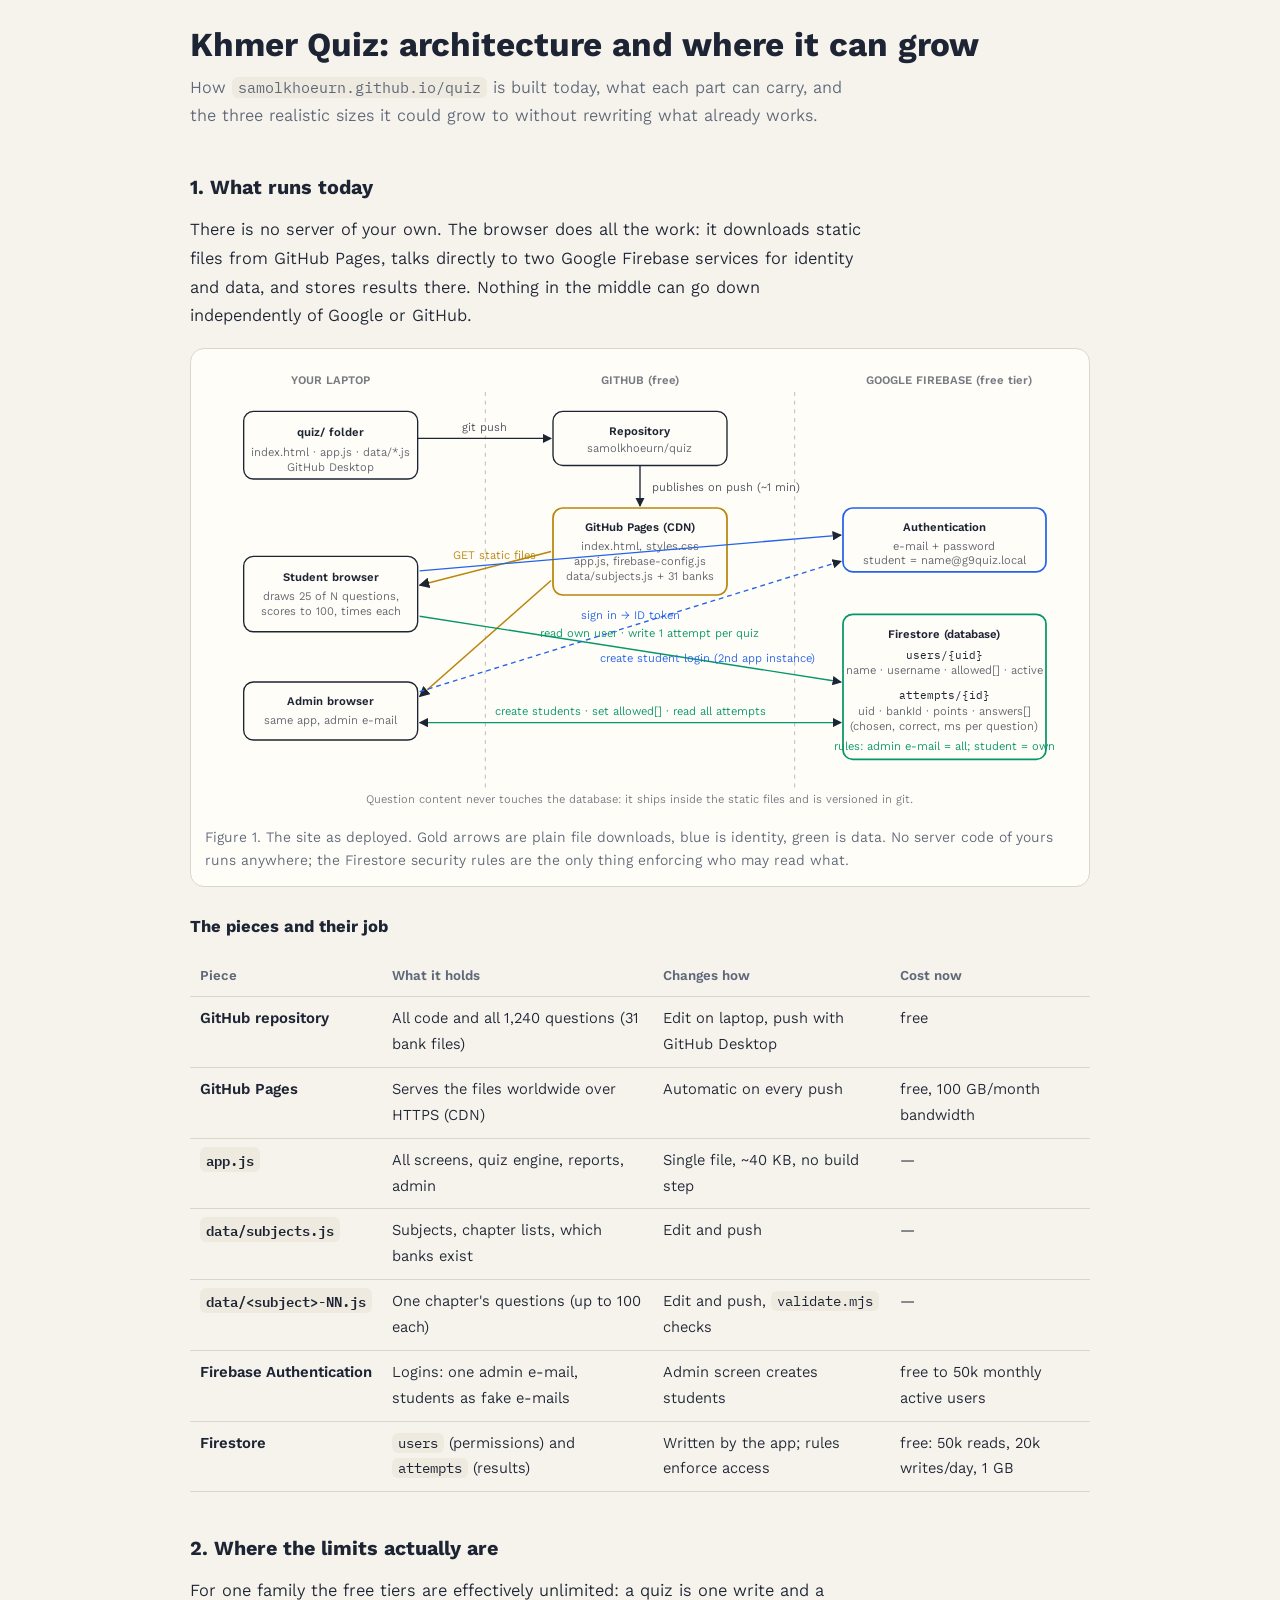
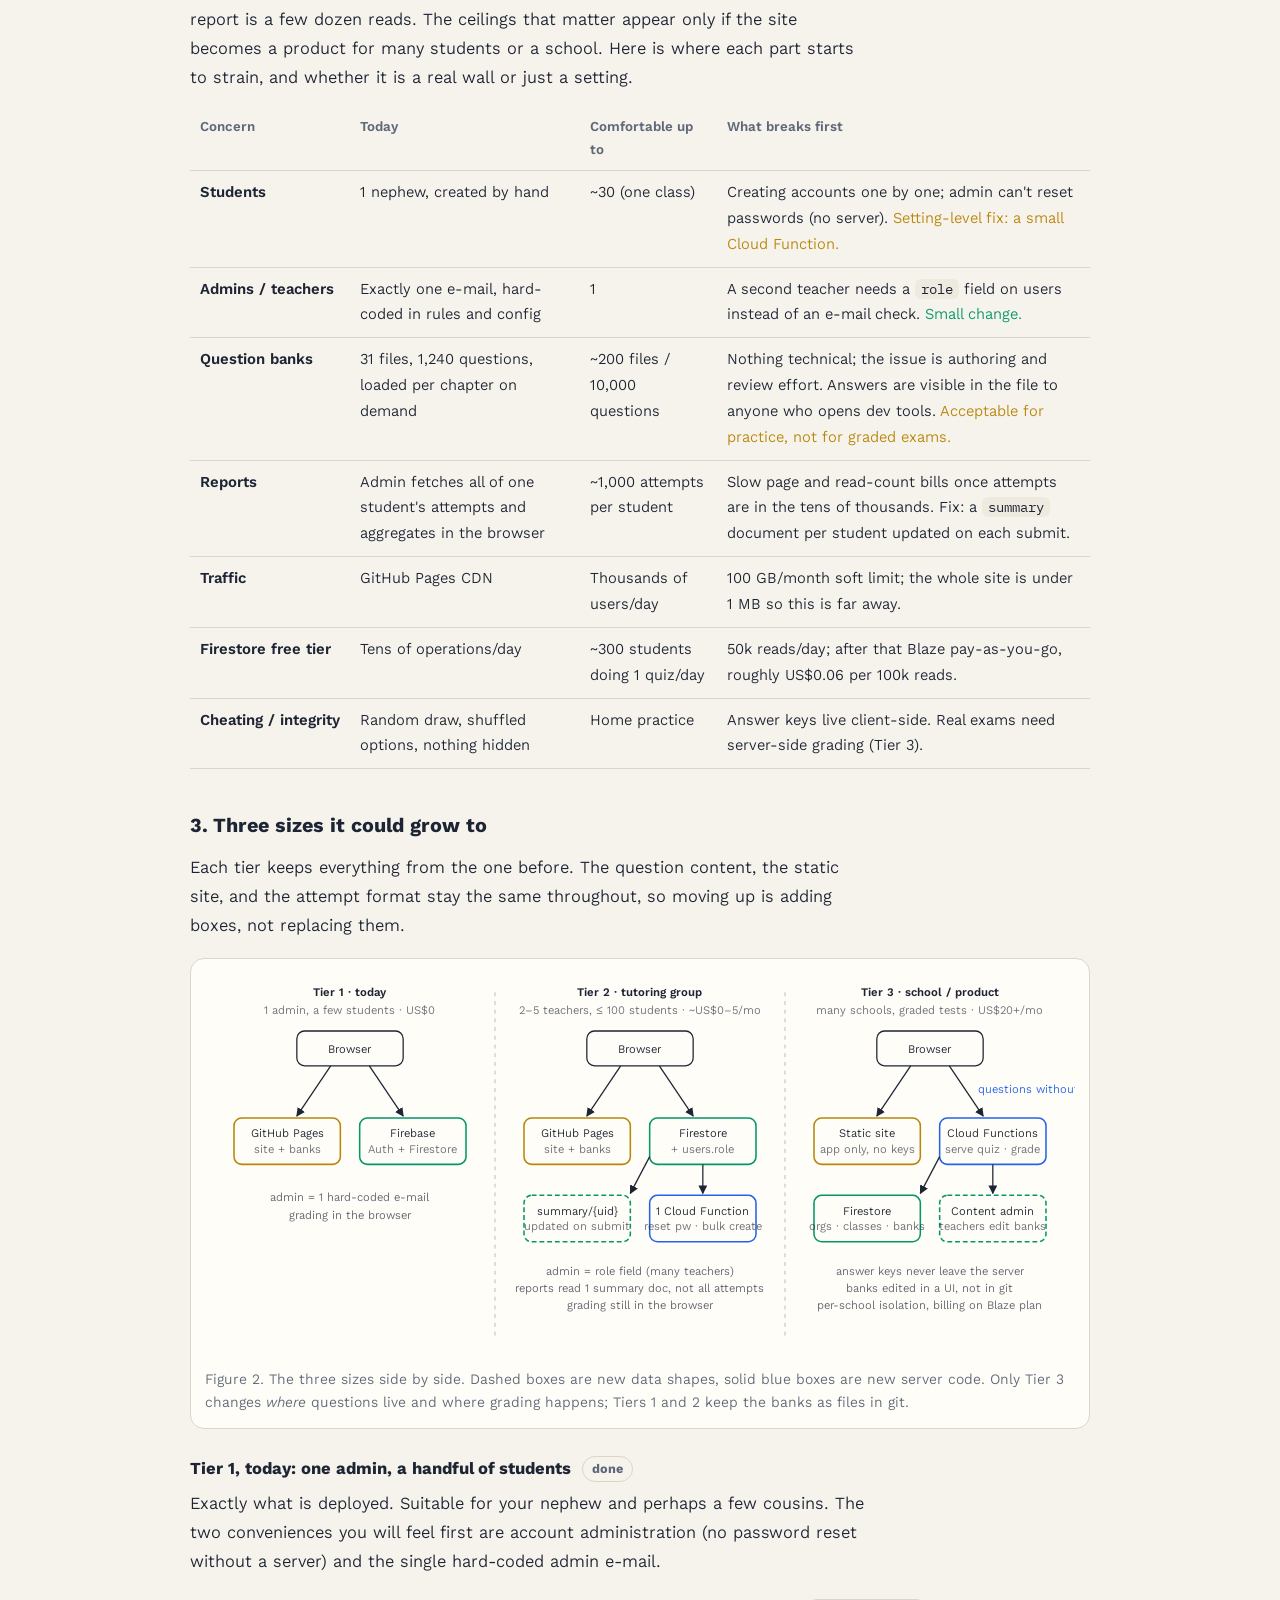
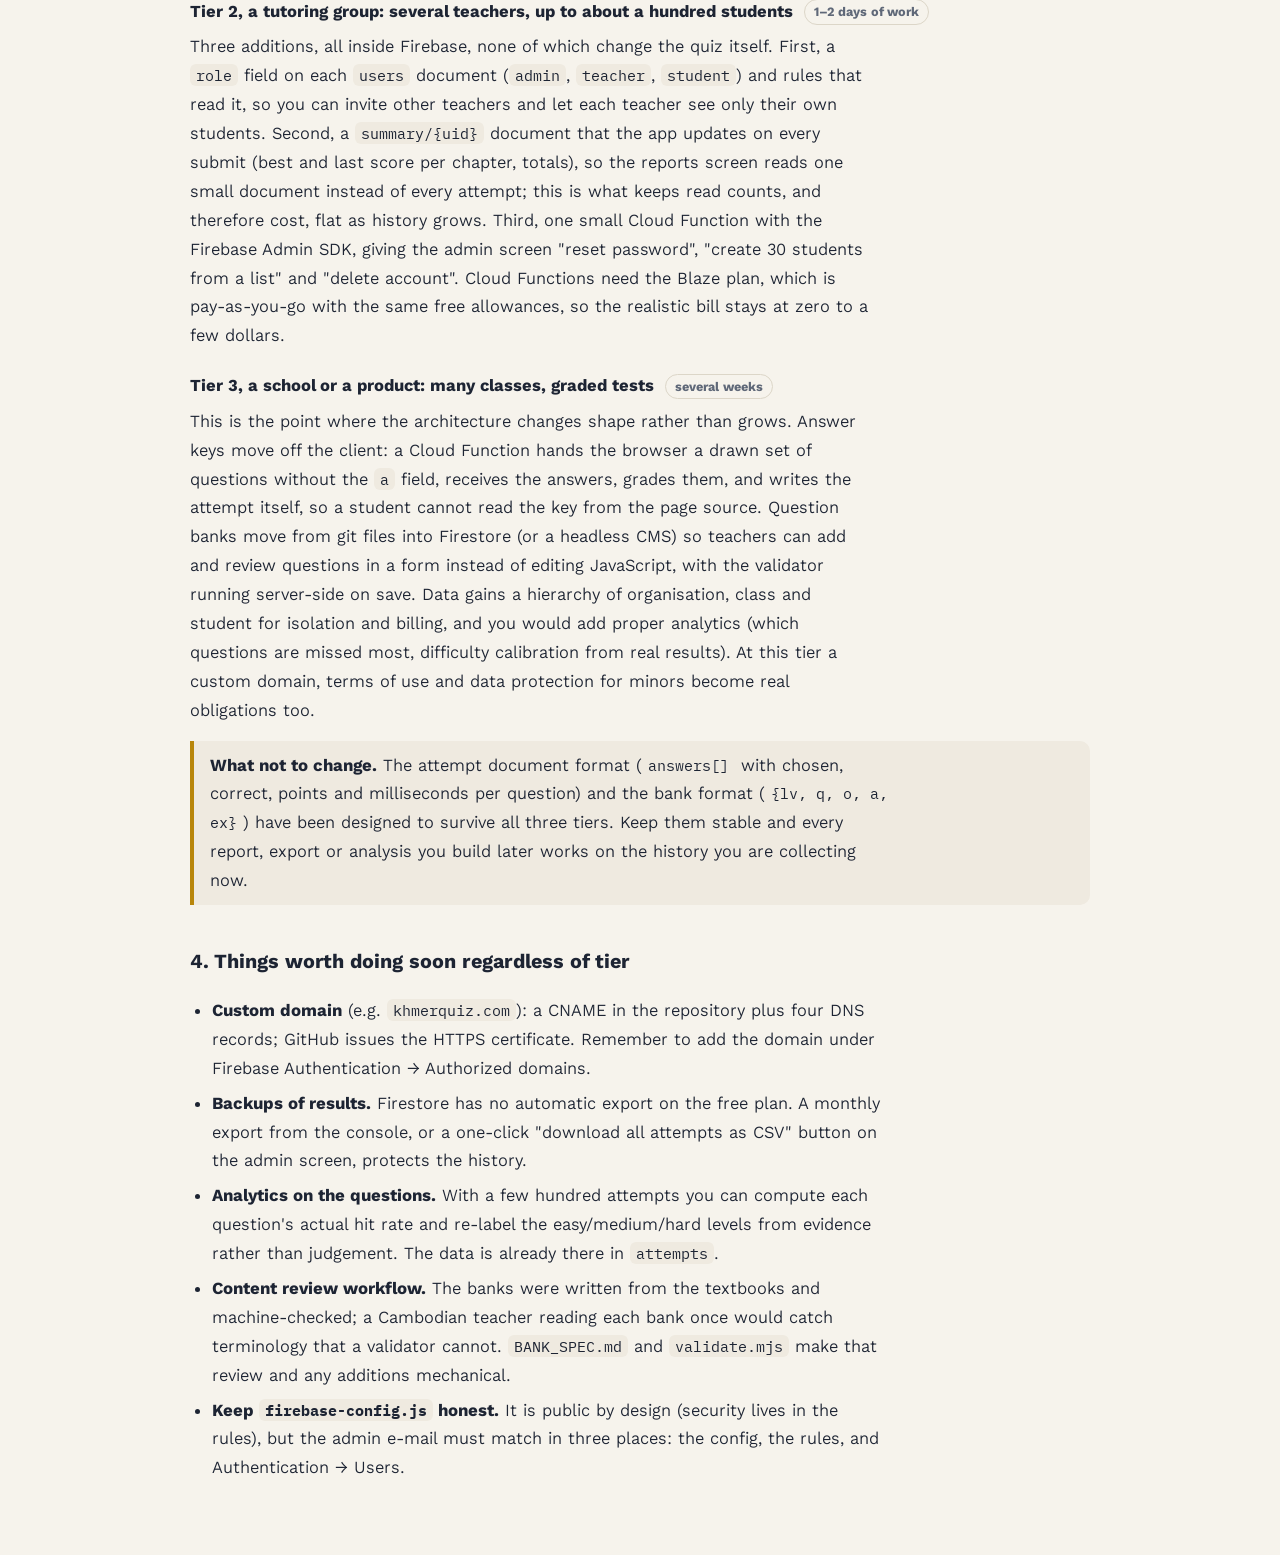
==== docs/architecture.html @ c71bd7e1 "added architecutre" ====
<!DOCTYPE html>
<html lang="en">
<head>
<meta charset="utf-8">
<meta name="viewport" content="width=device-width, initial-scale=1">
<title>Khmer Quiz Architecture</title>
<link rel="stylesheet" href="https://fonts.googleapis.com/css2?family=Kantumruy+Pro:wght@400;500;600;700&family=IBM+Plex+Mono:wght@400;500&display=swap">
<style>
/* Layout: one reading column; two inline SVG figures (current system, scale paths); comparison table for the scale tiers. */
:root{
  --bg:#f6f3ec; --panel:#fffdf8; --ink:#1d2433; --muted:#5f6878; --line:#dcd6c8; --soft:#efeae0;
  --gold:#b8860b; --blue:#2563eb; --green:#059669; --red:#b91c1c;
  --body:"Kantumruy Pro",system-ui,sans-serif; --mono:"IBM Plex Mono",ui-monospace,monospace;
}
@media (prefers-color-scheme: dark){ :root:not([data-theme="light"]){ --bg:#15181f; --panel:#1e222b; --ink:#eef0f3; --muted:#a3abb8; --line:#333a47; --soft:#262b36; --gold:#e2b236; --blue:#60a5fa; --green:#34d399; --red:#f87171; color-scheme:dark } }
:root[data-theme="dark"]{ --bg:#15181f; --panel:#1e222b; --ink:#eef0f3; --muted:#a3abb8; --line:#333a47; --soft:#262b36; --gold:#e2b236; --blue:#60a5fa; --green:#34d399; --red:#f87171; color-scheme:dark }
body{background:var(--bg);color:var(--ink);font-family:var(--body);font-size:17px;line-height:1.7;margin:0}
.wrap{max-width:900px;margin:0 auto;padding-block:24px 56px;padding-left:max(16px,env(safe-area-inset-left,0px));padding-right:max(16px,env(safe-area-inset-right,0px))}
h1{font-size:clamp(1.5rem,4vw,2.1rem);line-height:1.3;margin:0 0 6px;text-wrap:balance}
h2{font-size:1.25rem;margin:40px 0 10px;text-wrap:balance}
h3{font-size:1.05rem;margin:22px 0 6px}
p{margin:0 0 14px;max-width:68ch}
.lede{color:var(--muted);font-size:1.05rem}
code,.mono{font-family:var(--mono);font-size:.9em;background:var(--soft);padding:1px 6px;border-radius:6px}
figure{margin:18px 0 26px;background:var(--panel);border:1px solid var(--line);border-radius:14px;padding:14px}
figure svg{display:block;width:100%;max-width:100%;height:auto}
figcaption{color:var(--muted);font-size:.9rem;margin-top:8px;line-height:1.6}
.tablewrap{overflow-x:auto;margin:14px 0 20px}
table{border-collapse:collapse;width:100%;font-size:.95rem;min-width:620px}
th,td{padding:9px 10px;border-bottom:1px solid var(--line);text-align:left;vertical-align:top}
th{color:var(--muted);font-weight:600;font-size:.85rem}
td:first-child{font-weight:600;white-space:nowrap}
.tag{display:inline-block;font-size:.8rem;padding:1px 9px;border-radius:999px;border:1px solid var(--line);color:var(--muted);margin-left:6px;vertical-align:middle}
.good{color:var(--green)} .warn{color:var(--gold)} .bad{color:var(--red)}
.callout{border-left:4px solid var(--gold);background:var(--soft);padding:10px 16px;border-radius:0 10px 10px 0;margin:16px 0}
.callout p:last-child{margin:0}
ul{max-width:68ch;padding-left:22px} li{margin-bottom:6px}
</style>
</head>
<body>
<div class="wrap">
<h1>Khmer Quiz: architecture and where it can grow</h1>
<p class="lede">How <code>samolkhoeurn.github.io/quiz</code> is built today, what each part can carry, and the three realistic sizes it could grow to without rewriting what already works.</p>

<h2>1. What runs today</h2>
<p>There is no server of your own. The browser does all the work: it downloads static files from GitHub Pages, talks directly to two Google Firebase services for identity and data, and stores results there. Nothing in the middle can go down independently of Google or GitHub.</p>

<figure>
<svg viewBox="0 0 900 470" role="img" aria-label="Current architecture: a browser loads static files (HTML, app.js, question banks) from GitHub Pages, signs in through Firebase Authentication, and reads and writes user and attempt documents in Firestore; the admin's browser uses the same path with a different e-mail. Code changes flow from the laptop through GitHub Desktop to the repository, which GitHub Pages publishes." font-family="Kantumruy Pro, system-ui, sans-serif" font-size="12" fill="currentColor">
  <defs>
    <marker id="ar" viewBox="0 0 10 10" refX="9" refY="5" markerWidth="7" markerHeight="7" orient="auto-start-reverse"><path d="M0 0L10 5L0 10z" fill="currentColor"/></marker>
  </defs>
  <!-- column headers -->
  <text x="130" y="22" text-anchor="middle" font-weight="600" fill="currentColor" opacity=".6">YOUR LAPTOP</text>
  <text x="450" y="22" text-anchor="middle" font-weight="600" fill="currentColor" opacity=".6">GITHUB (free)</text>
  <text x="770" y="22" text-anchor="middle" font-weight="600" fill="currentColor" opacity=".6">GOOGLE FIREBASE (free tier)</text>
  <line x1="290" y1="30" x2="290" y2="440" stroke="currentColor" stroke-dasharray="4 5" opacity=".3"/>
  <line x1="610" y1="30" x2="610" y2="440" stroke="currentColor" stroke-dasharray="4 5" opacity=".3"/>

  <!-- laptop: repo clone -->
  <rect x="40" y="50" width="180" height="70" rx="10" fill="none" stroke="currentColor" stroke-width="1.4"/>
  <text x="130" y="76" text-anchor="middle" font-weight="600">quiz/ folder</text>
  <text x="130" y="96" text-anchor="middle" fill="currentColor" opacity=".7">index.html · app.js · data/*.js</text>
  <text x="130" y="112" text-anchor="middle" fill="currentColor" opacity=".7">GitHub Desktop</text>

  <!-- github repo -->
  <rect x="360" y="50" width="180" height="56" rx="10" fill="none" stroke="currentColor" stroke-width="1.4"/>
  <text x="450" y="74" text-anchor="middle" font-weight="600">Repository</text>
  <text x="450" y="92" text-anchor="middle" fill="currentColor" opacity=".7">samolkhoeurn/quiz</text>
  <line x1="220" y1="78" x2="358" y2="78" stroke="currentColor" stroke-width="1.4" marker-end="url(#ar)"/>
  <text x="289" y="70" text-anchor="middle" fill="currentColor" opacity=".8">git push</text>

  <!-- github pages -->
  <rect x="360" y="150" width="180" height="90" rx="10" fill="none" stroke="var(--gold)" stroke-width="1.8"/>
  <text x="450" y="174" text-anchor="middle" font-weight="600">GitHub Pages (CDN)</text>
  <text x="450" y="193" text-anchor="middle" fill="currentColor" opacity=".7">index.html, styles.css</text>
  <text x="450" y="209" text-anchor="middle" fill="currentColor" opacity=".7">app.js, firebase-config.js</text>
  <text x="450" y="225" text-anchor="middle" fill="currentColor" opacity=".7">data/subjects.js + 31 banks</text>
  <line x1="450" y1="106" x2="450" y2="148" stroke="currentColor" stroke-width="1.4" marker-end="url(#ar)"/>
  <text x="462" y="132" fill="currentColor" opacity=".8">publishes on push (~1 min)</text>

  <!-- browsers -->
  <rect x="40" y="200" width="180" height="78" rx="10" fill="none" stroke="currentColor" stroke-width="1.4"/>
  <text x="130" y="226" text-anchor="middle" font-weight="600">Student browser</text>
  <text x="130" y="245" text-anchor="middle" fill="currentColor" opacity=".7">draws 25 of N questions,</text>
  <text x="130" y="261" text-anchor="middle" fill="currentColor" opacity=".7">scores to 100, times each</text>
  <rect x="40" y="330" width="180" height="60" rx="10" fill="none" stroke="currentColor" stroke-width="1.4"/>
  <text x="130" y="354" text-anchor="middle" font-weight="600">Admin browser</text>
  <text x="130" y="373" text-anchor="middle" fill="currentColor" opacity=".7">same app, admin e-mail</text>

  <!-- pages -> browsers -->
  <line x1="358" y1="195" x2="222" y2="230" stroke="var(--gold)" stroke-width="1.6" marker-end="url(#ar)"/>
  <text x="300" y="203" text-anchor="middle" fill="var(--gold)">GET static files</text>
  <line x1="358" y1="225" x2="222" y2="345" stroke="var(--gold)" stroke-width="1.6" marker-end="url(#ar)"/>

  <!-- firebase auth -->
  <rect x="660" y="150" width="210" height="66" rx="10" fill="none" stroke="var(--blue)" stroke-width="1.8"/>
  <text x="765" y="174" text-anchor="middle" font-weight="600">Authentication</text>
  <text x="765" y="193" text-anchor="middle" fill="currentColor" opacity=".7">e-mail + password</text>
  <text x="765" y="208" text-anchor="middle" fill="currentColor" opacity=".7">student = name@g9quiz.local</text>

  <!-- firestore -->
  <rect x="660" y="260" width="210" height="150" rx="10" fill="none" stroke="var(--green)" stroke-width="1.8"/>
  <text x="765" y="284" text-anchor="middle" font-weight="600">Firestore (database)</text>
  <text x="765" y="306" text-anchor="middle" font-family="IBM Plex Mono, monospace" font-size="11">users/{uid}</text>
  <text x="765" y="322" text-anchor="middle" fill="currentColor" opacity=".7">name · username · allowed[] · active</text>
  <text x="765" y="348" text-anchor="middle" font-family="IBM Plex Mono, monospace" font-size="11">attempts/{id}</text>
  <text x="765" y="364" text-anchor="middle" fill="currentColor" opacity=".7">uid · bankId · points · answers[]</text>
  <text x="765" y="380" text-anchor="middle" fill="currentColor" opacity=".7">(chosen, correct, ms per question)</text>
  <text x="765" y="400" text-anchor="middle" fill="var(--green)">rules: admin e-mail = all; student = own</text>

  <!-- browser -> auth -->
  <line x1="222" y1="215" x2="658" y2="178" stroke="var(--blue)" stroke-width="1.4" marker-end="url(#ar)"/>
  <text x="440" y="265" text-anchor="middle" fill="var(--blue)">sign in → ID token</text>
  <!-- browser -> firestore -->
  <line x1="222" y1="262" x2="658" y2="330" stroke="var(--green)" stroke-width="1.4" marker-end="url(#ar)"/>
  <text x="460" y="283" text-anchor="middle" fill="var(--green)">read own user · write 1 attempt per quiz</text>
  <line x1="222" y1="372" x2="658" y2="372" stroke="var(--green)" stroke-width="1.4" marker-end="url(#ar)" marker-start="url(#ar)"/>
  <text x="440" y="364" text-anchor="middle" fill="var(--green)">create students · set allowed[] · read all attempts</text>
  <!-- admin creates auth user -->
  <line x1="222" y1="340" x2="658" y2="205" stroke="var(--blue)" stroke-width="1.4" stroke-dasharray="5 4" marker-end="url(#ar)"/>
  <text x="520" y="309" text-anchor="middle" fill="var(--blue)">create student login (2nd app instance)</text>

  <text x="450" y="455" text-anchor="middle" fill="currentColor" opacity=".6">Question content never touches the database: it ships inside the static files and is versioned in git.</text>
</svg>
<figcaption>Figure 1. The site as deployed. Gold arrows are plain file downloads, blue is identity, green is data. No server code of yours runs anywhere; the Firestore security rules are the only thing enforcing who may read what.</figcaption>
</figure>

<h3>The pieces and their job</h3>
<div class="tablewrap"><table>
<tr><th>Piece</th><th>What it holds</th><th>Changes how</th><th>Cost now</th></tr>
<tr><td>GitHub repository</td><td>All code and all 1,240 questions (31 bank files)</td><td>Edit on laptop, push with GitHub Desktop</td><td>free</td></tr>
<tr><td>GitHub Pages</td><td>Serves the files worldwide over HTTPS (CDN)</td><td>Automatic on every push</td><td>free, 100 GB/month bandwidth</td></tr>
<tr><td><code>app.js</code></td><td>All screens, quiz engine, reports, admin</td><td>Single file, ~40 KB, no build step</td><td>—</td></tr>
<tr><td><code>data/subjects.js</code></td><td>Subjects, chapter lists, which banks exist</td><td>Edit and push</td><td>—</td></tr>
<tr><td><code>data/&lt;subject&gt;-NN.js</code></td><td>One chapter's questions (up to 100 each)</td><td>Edit and push, <code>validate.mjs</code> checks</td><td>—</td></tr>
<tr><td>Firebase Authentication</td><td>Logins: one admin e-mail, students as fake e-mails</td><td>Admin screen creates students</td><td>free to 50k monthly active users</td></tr>
<tr><td>Firestore</td><td><code>users</code> (permissions) and <code>attempts</code> (results)</td><td>Written by the app; rules enforce access</td><td>free: 50k reads, 20k writes/day, 1 GB</td></tr>
</table></div>

<h2>2. Where the limits actually are</h2>
<p>For one family the free tiers are effectively unlimited: a quiz is one write and a report is a few dozen reads. The ceilings that matter appear only if the site becomes a product for many students or a school. Here is where each part starts to strain, and whether it is a real wall or just a setting.</p>

<div class="tablewrap"><table>
<tr><th>Concern</th><th>Today</th><th>Comfortable up to</th><th>What breaks first</th></tr>
<tr><td>Students</td><td>1 nephew, created by hand</td><td>~30 (one class)</td><td>Creating accounts one by one; admin can't reset passwords (no server). <span class="warn">Setting-level fix: a small Cloud Function.</span></td></tr>
<tr><td>Admins / teachers</td><td>Exactly one e-mail, hard-coded in rules and config</td><td>1</td><td>A second teacher needs a <code>role</code> field on users instead of an e-mail check. <span class="good">Small change.</span></td></tr>
<tr><td>Question banks</td><td>31 files, 1,240 questions, loaded per chapter on demand</td><td>~200 files / 10,000 questions</td><td>Nothing technical; the issue is authoring and review effort. Answers are visible in the file to anyone who opens dev tools. <span class="warn">Acceptable for practice, not for graded exams.</span></td></tr>
<tr><td>Reports</td><td>Admin fetches all of one student's attempts and aggregates in the browser</td><td>~1,000 attempts per student</td><td>Slow page and read-count bills once attempts are in the tens of thousands. Fix: a <code>summary</code> document per student updated on each submit.</td></tr>
<tr><td>Traffic</td><td>GitHub Pages CDN</td><td>Thousands of users/day</td><td>100 GB/month soft limit; the whole site is under 1 MB so this is far away.</td></tr>
<tr><td>Firestore free tier</td><td>Tens of operations/day</td><td>~300 students doing 1 quiz/day</td><td>50k reads/day; after that Blaze pay-as-you-go, roughly US$0.06 per 100k reads.</td></tr>
<tr><td>Cheating / integrity</td><td>Random draw, shuffled options, nothing hidden</td><td>Home practice</td><td>Answer keys live client-side. Real exams need server-side grading (Tier 3).</td></tr>
</table></div>

<h2>3. Three sizes it could grow to</h2>
<p>Each tier keeps everything from the one before. The question content, the static site, and the attempt format stay the same throughout, so moving up is adding boxes, not replacing them.</p>

<figure>
<svg viewBox="0 0 900 400" role="img" aria-label="Three scale tiers side by side. Tier 1, today: browser to GitHub Pages and Firebase, one admin e-mail. Tier 2, family or tutoring group: adds a role field for several teachers, a per-student summary document, and one Cloud Function for password resets and bulk account creation. Tier 3, school: adds organisations and classes in Firestore, server-side grading in Cloud Functions so answer keys leave the client, and a content admin that stores banks in Firestore instead of files." font-family="Kantumruy Pro, system-ui, sans-serif" font-size="12" fill="currentColor">
  <defs><marker id="ar2" viewBox="0 0 10 10" refX="9" refY="5" markerWidth="7" markerHeight="7" orient="auto-start-reverse"><path d="M0 0L10 5L0 10z" fill="currentColor"/></marker></defs>
  <!-- three columns -->
  <g>
    <text x="150" y="24" text-anchor="middle" font-weight="600">Tier 1 · today</text>
    <text x="150" y="42" text-anchor="middle" fill="currentColor" opacity=".65">1 admin, a few students · US$0</text>
    <rect x="95" y="60" width="110" height="36" rx="8" fill="none" stroke="currentColor" stroke-width="1.3"/><text x="150" y="83" text-anchor="middle">Browser</text>
    <rect x="30" y="150" width="110" height="48" rx="8" fill="none" stroke="var(--gold)" stroke-width="1.6"/><text x="85" y="170" text-anchor="middle">GitHub Pages</text><text x="85" y="186" text-anchor="middle" opacity=".65">site + banks</text>
    <rect x="160" y="150" width="110" height="48" rx="8" fill="none" stroke="var(--green)" stroke-width="1.6"/><text x="215" y="170" text-anchor="middle">Firebase</text><text x="215" y="186" text-anchor="middle" opacity=".65">Auth + Firestore</text>
    <line x1="130" y1="96" x2="95" y2="148" stroke="currentColor" stroke-width="1.3" marker-end="url(#ar2)"/>
    <line x1="170" y1="96" x2="205" y2="148" stroke="currentColor" stroke-width="1.3" marker-end="url(#ar2)"/>
    <text x="150" y="236" text-anchor="middle" opacity=".7">admin = 1 hard-coded e-mail</text>
    <text x="150" y="254" text-anchor="middle" opacity=".7">grading in the browser</text>
  </g>
  <line x1="300" y1="20" x2="300" y2="380" stroke="currentColor" stroke-dasharray="4 5" opacity=".3"/>
  <g>
    <text x="450" y="24" text-anchor="middle" font-weight="600">Tier 2 · tutoring group</text>
    <text x="450" y="42" text-anchor="middle" fill="currentColor" opacity=".65">2–5 teachers, ≤ 100 students · ~US$0–5/mo</text>
    <rect x="395" y="60" width="110" height="36" rx="8" fill="none" stroke="currentColor" stroke-width="1.3"/><text x="450" y="83" text-anchor="middle">Browser</text>
    <rect x="330" y="150" width="110" height="48" rx="8" fill="none" stroke="var(--gold)" stroke-width="1.6"/><text x="385" y="170" text-anchor="middle">GitHub Pages</text><text x="385" y="186" text-anchor="middle" opacity=".65">site + banks</text>
    <rect x="460" y="150" width="110" height="48" rx="8" fill="none" stroke="var(--green)" stroke-width="1.6"/><text x="515" y="170" text-anchor="middle">Firestore</text><text x="515" y="186" text-anchor="middle" opacity=".65">+ users.role</text>
    <rect x="460" y="230" width="110" height="48" rx="8" fill="none" stroke="var(--blue)" stroke-width="1.6"/><text x="515" y="250" text-anchor="middle">1 Cloud Function</text><text x="515" y="266" text-anchor="middle" opacity=".65">reset pw · bulk create</text>
    <rect x="330" y="230" width="110" height="48" rx="8" fill="none" stroke="var(--green)" stroke-width="1.6" stroke-dasharray="5 3"/><text x="385" y="250" text-anchor="middle">summary/{uid}</text><text x="385" y="266" text-anchor="middle" opacity=".65">updated on submit</text>
    <line x1="430" y1="96" x2="395" y2="148" stroke="currentColor" stroke-width="1.3" marker-end="url(#ar2)"/>
    <line x1="470" y1="96" x2="505" y2="148" stroke="currentColor" stroke-width="1.3" marker-end="url(#ar2)"/>
    <line x1="515" y1="198" x2="515" y2="228" stroke="currentColor" stroke-width="1.3" marker-end="url(#ar2)"/>
    <line x1="460" y1="190" x2="440" y2="228" stroke="currentColor" stroke-width="1.3" marker-end="url(#ar2)"/>
    <text x="450" y="312" text-anchor="middle" opacity=".7">admin = role field (many teachers)</text>
    <text x="450" y="330" text-anchor="middle" opacity=".7">reports read 1 summary doc, not all attempts</text>
    <text x="450" y="348" text-anchor="middle" opacity=".7">grading still in the browser</text>
  </g>
  <line x1="600" y1="20" x2="600" y2="380" stroke="currentColor" stroke-dasharray="4 5" opacity=".3"/>
  <g>
    <text x="750" y="24" text-anchor="middle" font-weight="600">Tier 3 · school / product</text>
    <text x="750" y="42" text-anchor="middle" fill="currentColor" opacity=".65">many schools, graded tests · US$20+/mo</text>
    <rect x="695" y="60" width="110" height="36" rx="8" fill="none" stroke="currentColor" stroke-width="1.3"/><text x="750" y="83" text-anchor="middle">Browser</text>
    <rect x="630" y="150" width="110" height="48" rx="8" fill="none" stroke="var(--gold)" stroke-width="1.6"/><text x="685" y="170" text-anchor="middle">Static site</text><text x="685" y="186" text-anchor="middle" opacity=".65">app only, no keys</text>
    <rect x="760" y="150" width="110" height="48" rx="8" fill="none" stroke="var(--blue)" stroke-width="1.6"/><text x="815" y="170" text-anchor="middle">Cloud Functions</text><text x="815" y="186" text-anchor="middle" opacity=".65">serve quiz · grade</text>
    <rect x="630" y="230" width="110" height="48" rx="8" fill="none" stroke="var(--green)" stroke-width="1.6"/><text x="685" y="250" text-anchor="middle">Firestore</text><text x="685" y="266" text-anchor="middle" opacity=".65">orgs · classes · banks</text>
    <rect x="760" y="230" width="110" height="48" rx="8" fill="none" stroke="var(--green)" stroke-width="1.6" stroke-dasharray="5 3"/><text x="815" y="250" text-anchor="middle">Content admin</text><text x="815" y="266" text-anchor="middle" opacity=".65">teachers edit banks</text>
    <line x1="730" y1="96" x2="695" y2="148" stroke="currentColor" stroke-width="1.3" marker-end="url(#ar2)"/>
    <line x1="770" y1="96" x2="805" y2="148" stroke="currentColor" stroke-width="1.3" marker-end="url(#ar2)"/>
    <text x="800" y="124" text-anchor="start" fill="var(--blue)">questions without answers</text>
    <line x1="815" y1="198" x2="815" y2="228" stroke="currentColor" stroke-width="1.3" marker-end="url(#ar2)"/>
    <line x1="760" y1="190" x2="740" y2="228" stroke="currentColor" stroke-width="1.3" marker-end="url(#ar2)"/>
    <text x="750" y="312" text-anchor="middle" opacity=".7">answer keys never leave the server</text>
    <text x="750" y="330" text-anchor="middle" opacity=".7">banks edited in a UI, not in git</text>
    <text x="750" y="348" text-anchor="middle" opacity=".7">per-school isolation, billing on Blaze plan</text>
  </g>
</svg>
<figcaption>Figure 2. The three sizes side by side. Dashed boxes are new data shapes, solid blue boxes are new server code. Only Tier 3 changes <em>where</em> questions live and where grading happens; Tiers 1 and 2 keep the banks as files in git.</figcaption>
</figure>

<h3>Tier 1, today: one admin, a handful of students <span class="tag">done</span></h3>
<p>Exactly what is deployed. Suitable for your nephew and perhaps a few cousins. The two conveniences you will feel first are account administration (no password reset without a server) and the single hard-coded admin e-mail.</p>

<h3>Tier 2, a tutoring group: several teachers, up to about a hundred students <span class="tag">1–2 days of work</span></h3>
<p>Three additions, all inside Firebase, none of which change the quiz itself. First, a <code>role</code> field on each <code>users</code> document (<code>admin</code>, <code>teacher</code>, <code>student</code>) and rules that read it, so you can invite other teachers and let each teacher see only their own students. Second, a <code>summary/{uid}</code> document that the app updates on every submit (best and last score per chapter, totals), so the reports screen reads one small document instead of every attempt; this is what keeps read counts, and therefore cost, flat as history grows. Third, one small Cloud Function with the Firebase Admin SDK, giving the admin screen "reset password", "create 30 students from a list" and "delete account". Cloud Functions need the Blaze plan, which is pay-as-you-go with the same free allowances, so the realistic bill stays at zero to a few dollars.</p>

<h3>Tier 3, a school or a product: many classes, graded tests <span class="tag">several weeks</span></h3>
<p>This is the point where the architecture changes shape rather than grows. Answer keys move off the client: a Cloud Function hands the browser a drawn set of questions without the <code>a</code> field, receives the answers, grades them, and writes the attempt itself, so a student cannot read the key from the page source. Question banks move from git files into Firestore (or a headless CMS) so teachers can add and review questions in a form instead of editing JavaScript, with the validator running server-side on save. Data gains a hierarchy of organisation, class and student for isolation and billing, and you would add proper analytics (which questions are missed most, difficulty calibration from real results). At this tier a custom domain, terms of use and data protection for minors become real obligations too.</p>

<div class="callout">
<p><strong>What not to change.</strong> The attempt document format (<code>answers[]</code> with chosen, correct, points and milliseconds per question) and the bank format (<code>{lv, q, o, a, ex}</code>) have been designed to survive all three tiers. Keep them stable and every report, export or analysis you build later works on the history you are collecting now.</p>
</div>

<h2>4. Things worth doing soon regardless of tier</h2>
<ul>
<li><strong>Custom domain</strong> (e.g. <code>khmerquiz.com</code>): a CNAME in the repository plus four DNS records; GitHub issues the HTTPS certificate. Remember to add the domain under Firebase Authentication → Authorized domains.</li>
<li><strong>Backups of results.</strong> Firestore has no automatic export on the free plan. A monthly export from the console, or a one-click "download all attempts as CSV" button on the admin screen, protects the history.</li>
<li><strong>Analytics on the questions.</strong> With a few hundred attempts you can compute each question's actual hit rate and re-label the easy/medium/hard levels from evidence rather than judgement. The data is already there in <code>attempts</code>.</li>
<li><strong>Content review workflow.</strong> The banks were written from the textbooks and machine-checked; a Cambodian teacher reading each bank once would catch terminology that a validator cannot. <code>BANK_SPEC.md</code> and <code>validate.mjs</code> make that review and any additions mechanical.</li>
<li><strong>Keep <code>firebase-config.js</code> honest.</strong> It is public by design (security lives in the rules), but the admin e-mail must match in three places: the config, the rules, and Authentication → Users.</li>
</ul>
</div>
</body>
</html>
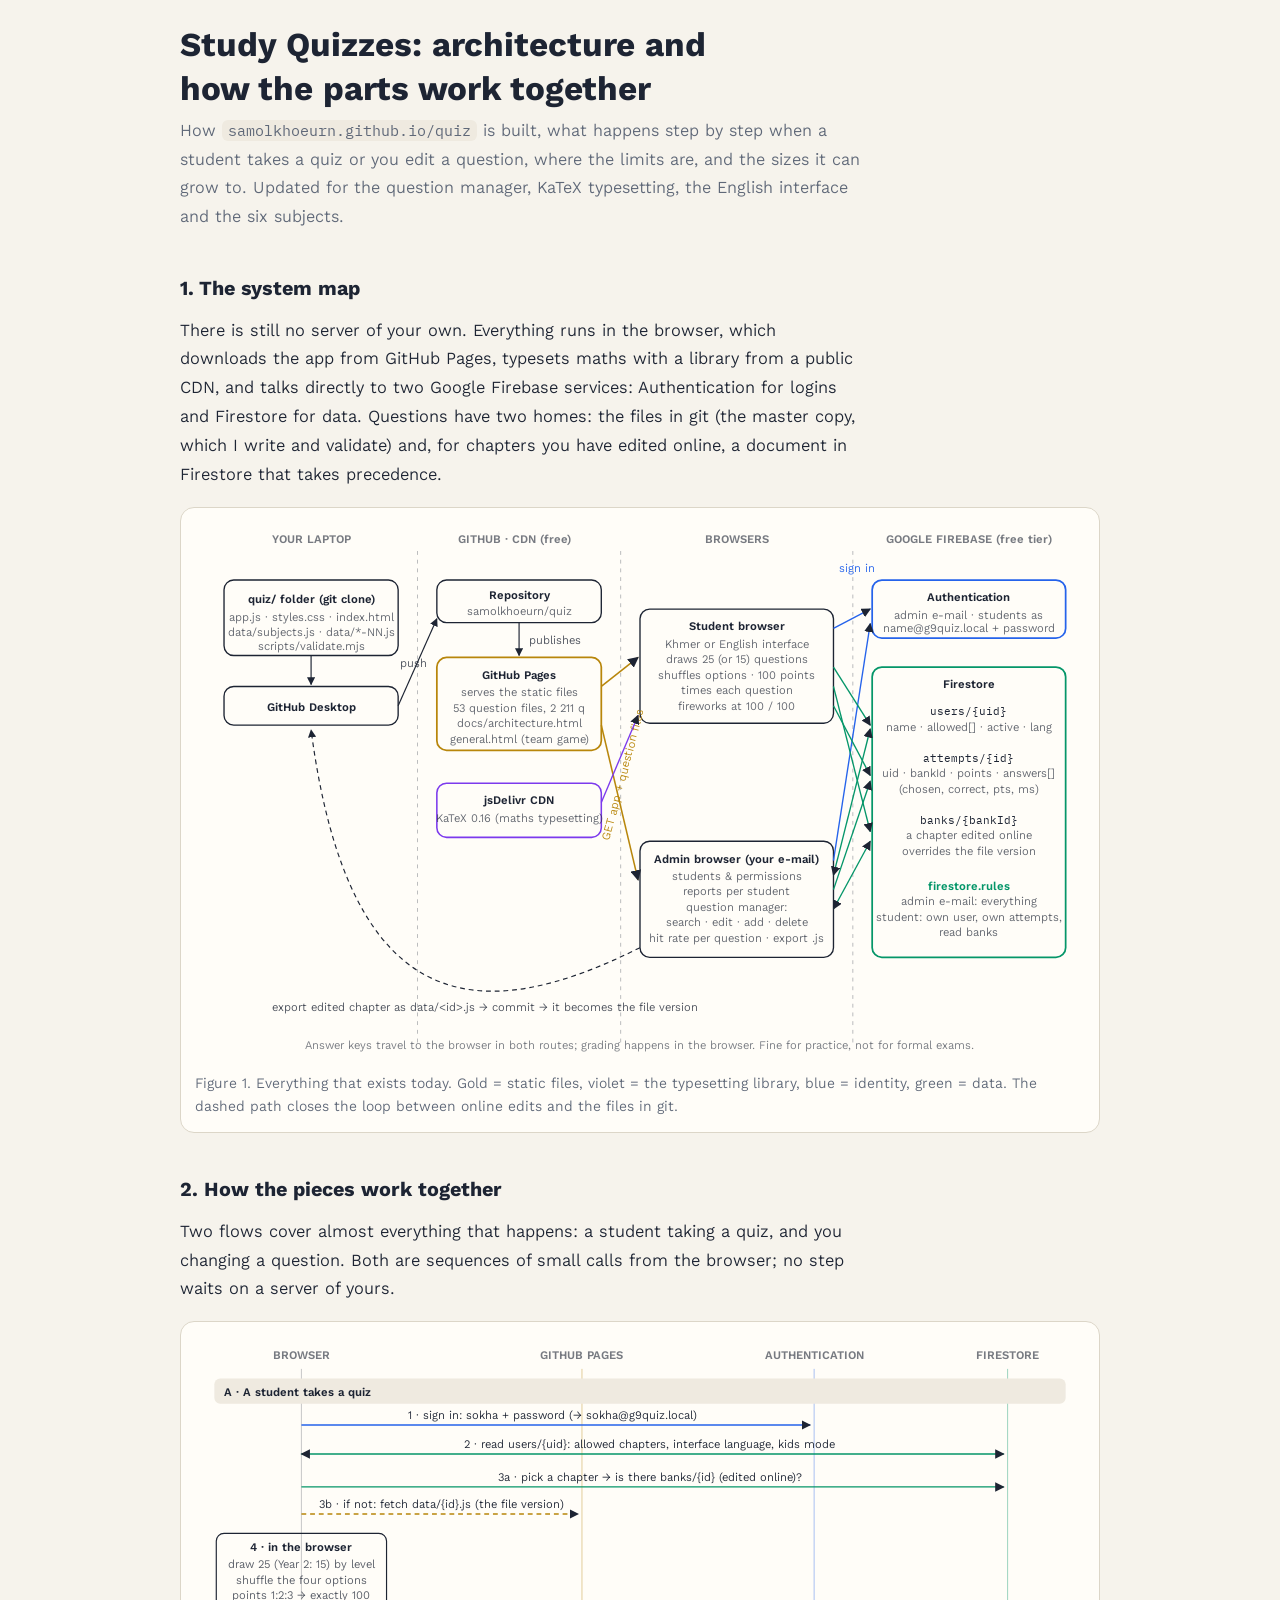
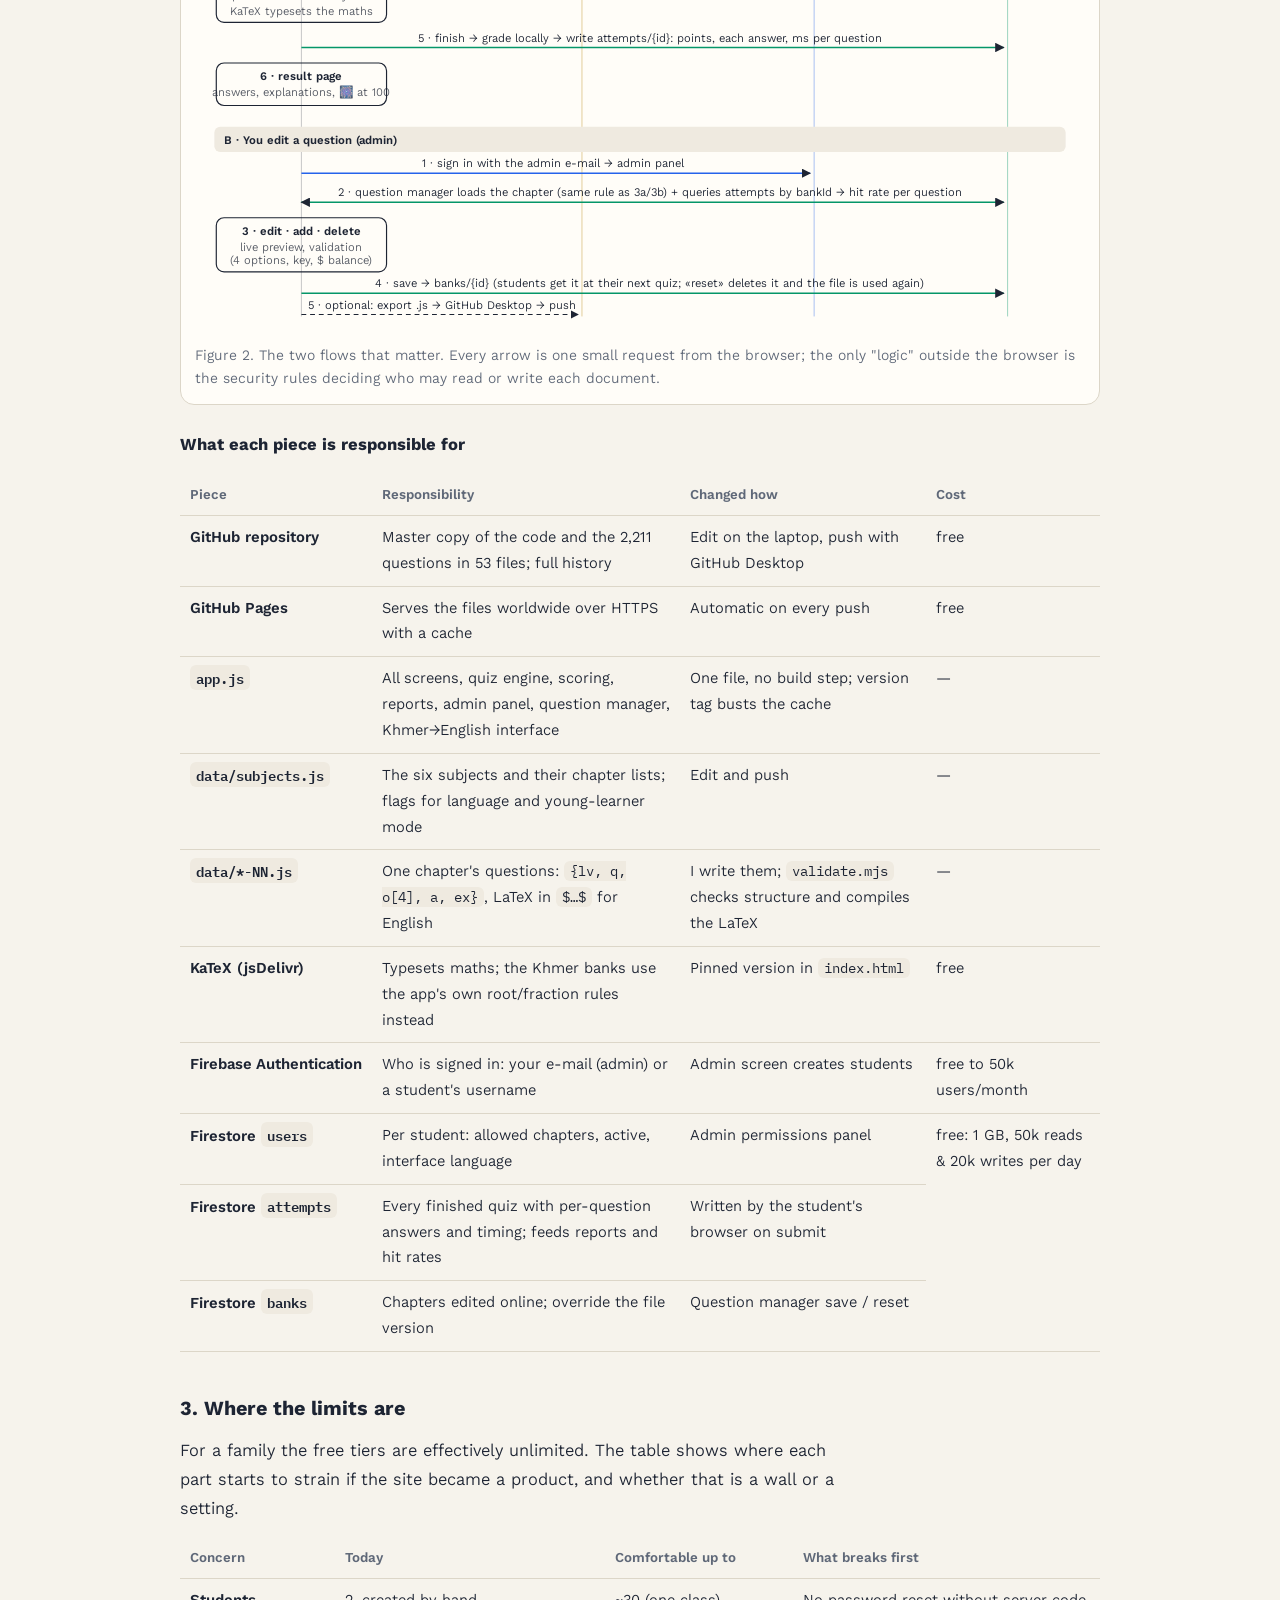
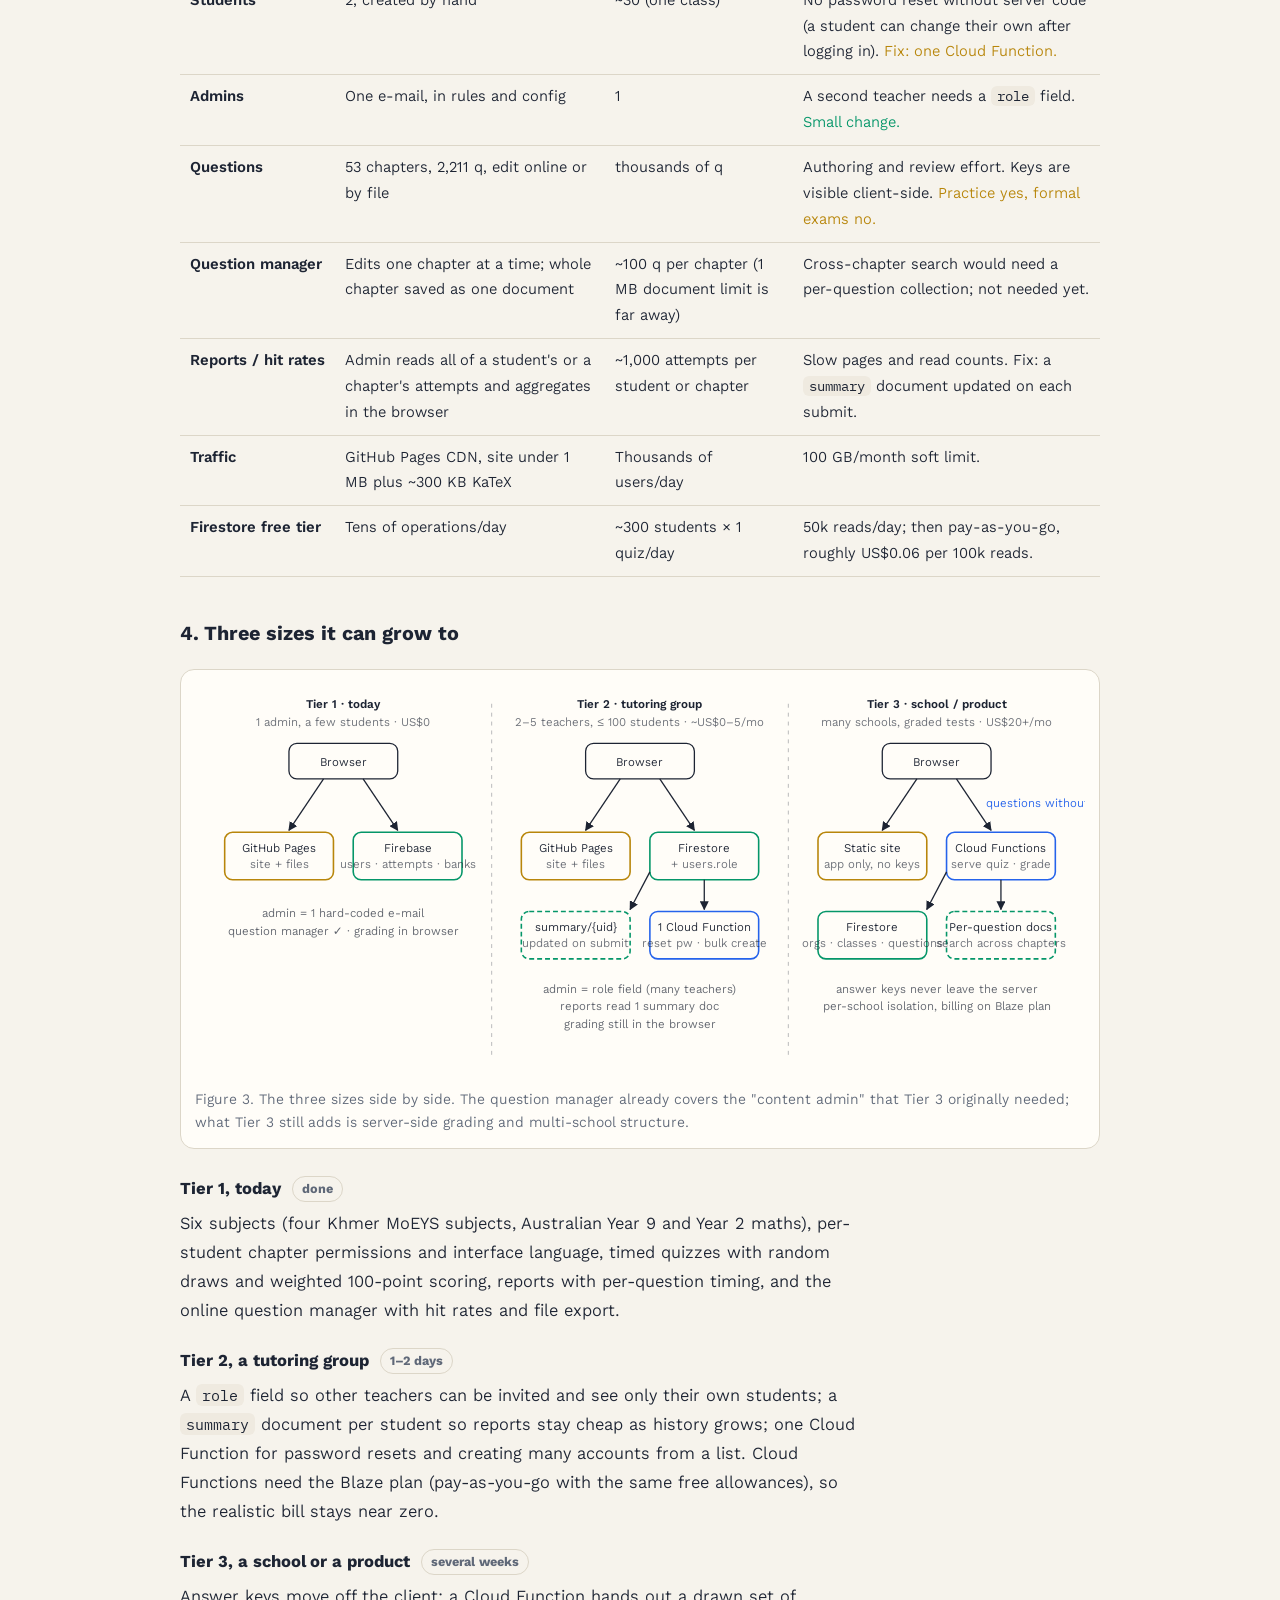
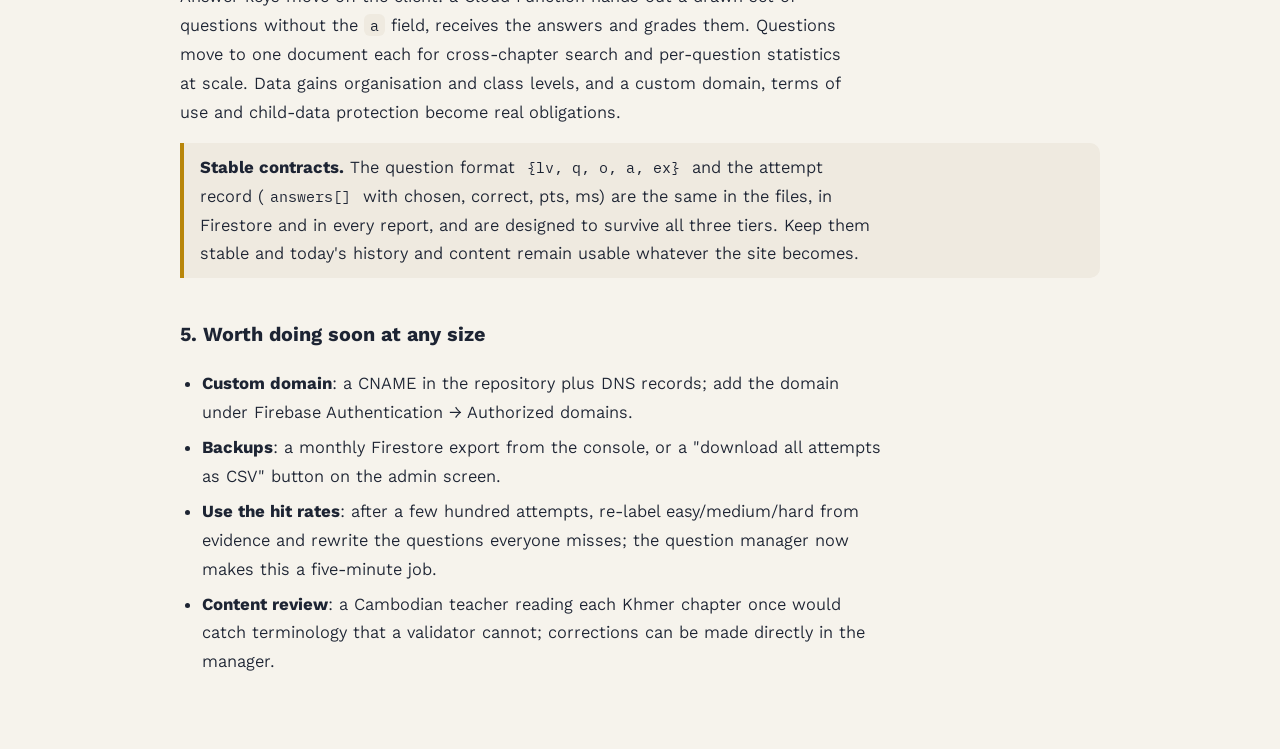
==== commit e762c5ec: "added questions to firestore database" ====
--- a/docs/architecture.html
+++ b/docs/architecture.html
@@ -3,25 +3,25 @@
 <head>
 <meta charset="utf-8">
 <meta name="viewport" content="width=device-width, initial-scale=1">
-<title>Khmer Quiz Architecture</title>
+<title>Study Quizzes — Architecture</title>
 <link rel="stylesheet" href="https://fonts.googleapis.com/css2?family=Kantumruy+Pro:wght@400;500;600;700&family=IBM+Plex+Mono:wght@400;500&display=swap">
 <style>
-/* Layout: one reading column; two inline SVG figures (current system, scale paths); comparison table for the scale tiers. */
+/* Layout: one reading column; three inline SVG figures (system map, the two flows, scale tiers); tables for limits and tiers. */
 :root{
   --bg:#f6f3ec; --panel:#fffdf8; --ink:#1d2433; --muted:#5f6878; --line:#dcd6c8; --soft:#efeae0;
-  --gold:#b8860b; --blue:#2563eb; --green:#059669; --red:#b91c1c;
+  --gold:#b8860b; --blue:#2563eb; --green:#059669; --red:#b91c1c; --violet:#7c3aed;
   --body:"Kantumruy Pro",system-ui,sans-serif; --mono:"IBM Plex Mono",ui-monospace,monospace;
 }
-@media (prefers-color-scheme: dark){ :root:not([data-theme="light"]){ --bg:#15181f; --panel:#1e222b; --ink:#eef0f3; --muted:#a3abb8; --line:#333a47; --soft:#262b36; --gold:#e2b236; --blue:#60a5fa; --green:#34d399; --red:#f87171; color-scheme:dark } }
-:root[data-theme="dark"]{ --bg:#15181f; --panel:#1e222b; --ink:#eef0f3; --muted:#a3abb8; --line:#333a47; --soft:#262b36; --gold:#e2b236; --blue:#60a5fa; --green:#34d399; --red:#f87171; color-scheme:dark }
+@media (prefers-color-scheme: dark){ :root:not([data-theme="light"]){ --bg:#15181f; --panel:#1e222b; --ink:#eef0f3; --muted:#a3abb8; --line:#333a47; --soft:#262b36; --gold:#e2b236; --blue:#60a5fa; --green:#34d399; --red:#f87171; --violet:#a78bfa; color-scheme:dark } }
+:root[data-theme="dark"]{ --bg:#15181f; --panel:#1e222b; --ink:#eef0f3; --muted:#a3abb8; --line:#333a47; --soft:#262b36; --gold:#e2b236; --blue:#60a5fa; --green:#34d399; --red:#f87171; --violet:#a78bfa; color-scheme:dark }
 body{background:var(--bg);color:var(--ink);font-family:var(--body);font-size:17px;line-height:1.7;margin:0}
-.wrap{max-width:900px;margin:0 auto;padding-block:24px 56px;padding-left:max(16px,env(safe-area-inset-left,0px));padding-right:max(16px,env(safe-area-inset-right,0px))}
+.wrap{max-width:920px;margin:0 auto;padding-block:24px 56px;padding-left:max(16px,env(safe-area-inset-left,0px));padding-right:max(16px,env(safe-area-inset-right,0px))}
 h1{font-size:clamp(1.5rem,4vw,2.1rem);line-height:1.3;margin:0 0 6px;text-wrap:balance}
 h2{font-size:1.25rem;margin:40px 0 10px;text-wrap:balance}
 h3{font-size:1.05rem;margin:22px 0 6px}
 p{margin:0 0 14px;max-width:68ch}
 .lede{color:var(--muted);font-size:1.05rem}
-code,.mono{font-family:var(--mono);font-size:.9em;background:var(--soft);padding:1px 6px;border-radius:6px}
+code{font-family:var(--mono);font-size:.9em;background:var(--soft);padding:1px 6px;border-radius:6px}
 figure{margin:18px 0 26px;background:var(--panel);border:1px solid var(--line);border-radius:14px;padding:14px}
 figure svg{display:block;width:100%;max-width:100%;height:auto}
 figcaption{color:var(--muted);font-size:.9rem;margin-top:8px;line-height:1.6}
@@ -39,196 +39,270 @@
 </head>
 <body>
 <div class="wrap">
-<h1>Khmer Quiz: architecture and where it can grow</h1>
-<p class="lede">How <code>samolkhoeurn.github.io/quiz</code> is built today, what each part can carry, and the three realistic sizes it could grow to without rewriting what already works.</p>
-
-<h2>1. What runs today</h2>
-<p>There is no server of your own. The browser does all the work: it downloads static files from GitHub Pages, talks directly to two Google Firebase services for identity and data, and stores results there. Nothing in the middle can go down independently of Google or GitHub.</p>
+<h1>Study Quizzes: architecture and how the parts work together</h1>
+<p class="lede">How <code>samolkhoeurn.github.io/quiz</code> is built, what happens step by step when a student takes a quiz or you edit a question, where the limits are, and the sizes it can grow to. Updated for the question manager, KaTeX typesetting, the English interface and the six subjects.</p>
+
+<h2>1. The system map</h2>
+<p>There is still no server of your own. Everything runs in the browser, which downloads the app from GitHub Pages, typesets maths with a library from a public CDN, and talks directly to two Google Firebase services: Authentication for logins and Firestore for data. Questions have two homes: the files in git (the master copy, which I write and validate) and, for chapters you have edited online, a document in Firestore that takes precedence.</p>
 
 <figure>
-<svg viewBox="0 0 900 470" role="img" aria-label="Current architecture: a browser loads static files (HTML, app.js, question banks) from GitHub Pages, signs in through Firebase Authentication, and reads and writes user and attempt documents in Firestore; the admin's browser uses the same path with a different e-mail. Code changes flow from the laptop through GitHub Desktop to the repository, which GitHub Pages publishes." font-family="Kantumruy Pro, system-ui, sans-serif" font-size="12" fill="currentColor">
-  <defs>
-    <marker id="ar" viewBox="0 0 10 10" refX="9" refY="5" markerWidth="7" markerHeight="7" orient="auto-start-reverse"><path d="M0 0L10 5L0 10z" fill="currentColor"/></marker>
-  </defs>
-  <!-- column headers -->
-  <text x="130" y="22" text-anchor="middle" font-weight="600" fill="currentColor" opacity=".6">YOUR LAPTOP</text>
-  <text x="450" y="22" text-anchor="middle" font-weight="600" fill="currentColor" opacity=".6">GITHUB (free)</text>
-  <text x="770" y="22" text-anchor="middle" font-weight="600" fill="currentColor" opacity=".6">GOOGLE FIREBASE (free tier)</text>
-  <line x1="290" y1="30" x2="290" y2="440" stroke="currentColor" stroke-dasharray="4 5" opacity=".3"/>
-  <line x1="610" y1="30" x2="610" y2="440" stroke="currentColor" stroke-dasharray="4 5" opacity=".3"/>
-
-  <!-- laptop: repo clone -->
-  <rect x="40" y="50" width="180" height="70" rx="10" fill="none" stroke="currentColor" stroke-width="1.4"/>
-  <text x="130" y="76" text-anchor="middle" font-weight="600">quiz/ folder</text>
-  <text x="130" y="96" text-anchor="middle" fill="currentColor" opacity=".7">index.html · app.js · data/*.js</text>
-  <text x="130" y="112" text-anchor="middle" fill="currentColor" opacity=".7">GitHub Desktop</text>
-
-  <!-- github repo -->
-  <rect x="360" y="50" width="180" height="56" rx="10" fill="none" stroke="currentColor" stroke-width="1.4"/>
-  <text x="450" y="74" text-anchor="middle" font-weight="600">Repository</text>
-  <text x="450" y="92" text-anchor="middle" fill="currentColor" opacity=".7">samolkhoeurn/quiz</text>
-  <line x1="220" y1="78" x2="358" y2="78" stroke="currentColor" stroke-width="1.4" marker-end="url(#ar)"/>
-  <text x="289" y="70" text-anchor="middle" fill="currentColor" opacity=".8">git push</text>
-
-  <!-- github pages -->
-  <rect x="360" y="150" width="180" height="90" rx="10" fill="none" stroke="var(--gold)" stroke-width="1.8"/>
-  <text x="450" y="174" text-anchor="middle" font-weight="600">GitHub Pages (CDN)</text>
-  <text x="450" y="193" text-anchor="middle" fill="currentColor" opacity=".7">index.html, styles.css</text>
-  <text x="450" y="209" text-anchor="middle" fill="currentColor" opacity=".7">app.js, firebase-config.js</text>
-  <text x="450" y="225" text-anchor="middle" fill="currentColor" opacity=".7">data/subjects.js + 31 banks</text>
-  <line x1="450" y1="106" x2="450" y2="148" stroke="currentColor" stroke-width="1.4" marker-end="url(#ar)"/>
-  <text x="462" y="132" fill="currentColor" opacity=".8">publishes on push (~1 min)</text>
+<svg viewBox="0 0 920 560" role="img" aria-label="System map. Left: your laptop with the quiz folder, pushed to the GitHub repository, which GitHub Pages publishes as static files (app, styles, subject list, 53 question files). Centre: student and admin browsers load those files and KaTeX from a CDN. Right: Firebase Authentication for sign-in and Firestore with four collections: users (permissions, language), attempts (results with per-question timing), banks (chapters edited online, which override the files). The admin's question manager reads a bank, edits it and saves it to Firestore, and can export it back to a file." font-family="Kantumruy Pro, system-ui, sans-serif" font-size="12" fill="currentColor">
+  <defs><marker id="ar" viewBox="0 0 10 10" refX="9" refY="5" markerWidth="7" markerHeight="7" orient="auto-start-reverse"><path d="M0 0L10 5L0 10z" fill="currentColor"/></marker></defs>
+  <text x="120" y="22" text-anchor="middle" font-weight="600" opacity=".6">YOUR LAPTOP</text>
+  <text x="330" y="22" text-anchor="middle" font-weight="600" opacity=".6">GITHUB · CDN (free)</text>
+  <text x="560" y="22" text-anchor="middle" font-weight="600" opacity=".6">BROWSERS</text>
+  <text x="800" y="22" text-anchor="middle" font-weight="600" opacity=".6">GOOGLE FIREBASE (free tier)</text>
+  <line x1="230" y1="30" x2="230" y2="540" stroke="currentColor" stroke-dasharray="4 5" opacity=".3"/>
+  <line x1="440" y1="30" x2="440" y2="540" stroke="currentColor" stroke-dasharray="4 5" opacity=".3"/>
+  <line x1="680" y1="30" x2="680" y2="540" stroke="currentColor" stroke-dasharray="4 5" opacity=".3"/>
+
+  <!-- laptop -->
+  <rect x="30" y="60" width="180" height="78" rx="10" fill="none" stroke="currentColor" stroke-width="1.4"/>
+  <text x="120" y="84" text-anchor="middle" font-weight="600">quiz/ folder (git clone)</text>
+  <text x="120" y="102" text-anchor="middle" opacity=".7">app.js · styles.css · index.html</text>
+  <text x="120" y="118" text-anchor="middle" opacity=".7">data/subjects.js · data/*-NN.js</text>
+  <text x="120" y="132" text-anchor="middle" opacity=".7">scripts/validate.mjs</text>
+  <rect x="30" y="170" width="180" height="40" rx="10" fill="none" stroke="currentColor" stroke-width="1.4"/>
+  <text x="120" y="195" text-anchor="middle" font-weight="600">GitHub Desktop</text>
+  <line x1="120" y1="138" x2="120" y2="168" stroke="currentColor" stroke-width="1.2" marker-end="url(#ar)"/>
+
+  <!-- github -->
+  <rect x="250" y="60" width="170" height="44" rx="10" fill="none" stroke="currentColor" stroke-width="1.4"/>
+  <text x="335" y="80" text-anchor="middle" font-weight="600">Repository</text>
+  <text x="335" y="96" text-anchor="middle" opacity=".7">samolkhoeurn/quiz</text>
+  <line x1="210" y1="190" x2="250" y2="100" stroke="currentColor" stroke-width="1.2" marker-end="url(#ar)"/>
+  <text x="212" y="150" opacity=".8">push</text>
+  <rect x="250" y="140" width="170" height="96" rx="10" fill="none" stroke="var(--gold)" stroke-width="1.8"/>
+  <text x="335" y="162" text-anchor="middle" font-weight="600">GitHub Pages</text>
+  <text x="335" y="180" text-anchor="middle" opacity=".7">serves the static files</text>
+  <text x="335" y="196" text-anchor="middle" opacity=".7">53 question files, 2 211 q</text>
+  <text x="335" y="212" text-anchor="middle" opacity=".7">docs/architecture.html</text>
+  <text x="335" y="228" text-anchor="middle" opacity=".7">general.html (team game)</text>
+  <line x1="335" y1="104" x2="335" y2="138" stroke="currentColor" stroke-width="1.2" marker-end="url(#ar)"/>
+  <text x="345" y="126" opacity=".8">publishes</text>
+  <rect x="250" y="270" width="170" height="56" rx="10" fill="none" stroke="var(--violet)" stroke-width="1.6"/>
+  <text x="335" y="292" text-anchor="middle" font-weight="600">jsDelivr CDN</text>
+  <text x="335" y="310" text-anchor="middle" opacity=".7">KaTeX 0.16 (maths typesetting)</text>
 
   <!-- browsers -->
-  <rect x="40" y="200" width="180" height="78" rx="10" fill="none" stroke="currentColor" stroke-width="1.4"/>
-  <text x="130" y="226" text-anchor="middle" font-weight="600">Student browser</text>
-  <text x="130" y="245" text-anchor="middle" fill="currentColor" opacity=".7">draws 25 of N questions,</text>
-  <text x="130" y="261" text-anchor="middle" fill="currentColor" opacity=".7">scores to 100, times each</text>
-  <rect x="40" y="330" width="180" height="60" rx="10" fill="none" stroke="currentColor" stroke-width="1.4"/>
-  <text x="130" y="354" text-anchor="middle" font-weight="600">Admin browser</text>
-  <text x="130" y="373" text-anchor="middle" fill="currentColor" opacity=".7">same app, admin e-mail</text>
-
+  <rect x="460" y="90" width="200" height="118" rx="10" fill="none" stroke="currentColor" stroke-width="1.4"/>
+  <text x="560" y="112" text-anchor="middle" font-weight="600">Student browser</text>
+  <text x="560" y="130" text-anchor="middle" opacity=".7">Khmer or English interface</text>
+  <text x="560" y="146" text-anchor="middle" opacity=".7">draws 25 (or 15) questions</text>
+  <text x="560" y="162" text-anchor="middle" opacity=".7">shuffles options · 100 points</text>
+  <text x="560" y="178" text-anchor="middle" opacity=".7">times each question</text>
+  <text x="560" y="194" text-anchor="middle" opacity=".7">fireworks at 100 / 100</text>
+  <rect x="460" y="330" width="200" height="120" rx="10" fill="none" stroke="currentColor" stroke-width="1.4"/>
+  <text x="560" y="352" text-anchor="middle" font-weight="600">Admin browser (your e-mail)</text>
+  <text x="560" y="370" text-anchor="middle" opacity=".7">students &amp; permissions</text>
+  <text x="560" y="386" text-anchor="middle" opacity=".7">reports per student</text>
+  <text x="560" y="402" text-anchor="middle" opacity=".7">question manager:</text>
+  <text x="560" y="418" text-anchor="middle" opacity=".7">search · edit · add · delete</text>
+  <text x="560" y="434" text-anchor="middle" opacity=".7">hit rate per question · export .js</text>
   <!-- pages -> browsers -->
-  <line x1="358" y1="195" x2="222" y2="230" stroke="var(--gold)" stroke-width="1.6" marker-end="url(#ar)"/>
-  <text x="300" y="203" text-anchor="middle" fill="var(--gold)">GET static files</text>
-  <line x1="358" y1="225" x2="222" y2="345" stroke="var(--gold)" stroke-width="1.6" marker-end="url(#ar)"/>
-
-  <!-- firebase auth -->
-  <rect x="660" y="150" width="210" height="66" rx="10" fill="none" stroke="var(--blue)" stroke-width="1.8"/>
-  <text x="765" y="174" text-anchor="middle" font-weight="600">Authentication</text>
-  <text x="765" y="193" text-anchor="middle" fill="currentColor" opacity=".7">e-mail + password</text>
-  <text x="765" y="208" text-anchor="middle" fill="currentColor" opacity=".7">student = name@g9quiz.local</text>
-
-  <!-- firestore -->
-  <rect x="660" y="260" width="210" height="150" rx="10" fill="none" stroke="var(--green)" stroke-width="1.8"/>
-  <text x="765" y="284" text-anchor="middle" font-weight="600">Firestore (database)</text>
-  <text x="765" y="306" text-anchor="middle" font-family="IBM Plex Mono, monospace" font-size="11">users/{uid}</text>
-  <text x="765" y="322" text-anchor="middle" fill="currentColor" opacity=".7">name · username · allowed[] · active</text>
-  <text x="765" y="348" text-anchor="middle" font-family="IBM Plex Mono, monospace" font-size="11">attempts/{id}</text>
-  <text x="765" y="364" text-anchor="middle" fill="currentColor" opacity=".7">uid · bankId · points · answers[]</text>
-  <text x="765" y="380" text-anchor="middle" fill="currentColor" opacity=".7">(chosen, correct, ms per question)</text>
-  <text x="765" y="400" text-anchor="middle" fill="var(--green)">rules: admin e-mail = all; student = own</text>
-
-  <!-- browser -> auth -->
-  <line x1="222" y1="215" x2="658" y2="178" stroke="var(--blue)" stroke-width="1.4" marker-end="url(#ar)"/>
-  <text x="440" y="265" text-anchor="middle" fill="var(--blue)">sign in → ID token</text>
-  <!-- browser -> firestore -->
-  <line x1="222" y1="262" x2="658" y2="330" stroke="var(--green)" stroke-width="1.4" marker-end="url(#ar)"/>
-  <text x="460" y="283" text-anchor="middle" fill="var(--green)">read own user · write 1 attempt per quiz</text>
-  <line x1="222" y1="372" x2="658" y2="372" stroke="var(--green)" stroke-width="1.4" marker-end="url(#ar)" marker-start="url(#ar)"/>
-  <text x="440" y="364" text-anchor="middle" fill="var(--green)">create students · set allowed[] · read all attempts</text>
-  <!-- admin creates auth user -->
-  <line x1="222" y1="340" x2="658" y2="205" stroke="var(--blue)" stroke-width="1.4" stroke-dasharray="5 4" marker-end="url(#ar)"/>
-  <text x="520" y="309" text-anchor="middle" fill="var(--blue)">create student login (2nd app instance)</text>
-
-  <text x="450" y="455" text-anchor="middle" fill="currentColor" opacity=".6">Question content never touches the database: it ships inside the static files and is versioned in git.</text>
+  <line x1="420" y1="170" x2="458" y2="140" stroke="var(--gold)" stroke-width="1.6" marker-end="url(#ar)"/>
+  <line x1="420" y1="210" x2="458" y2="370" stroke="var(--gold)" stroke-width="1.6" marker-end="url(#ar)"/>
+  <text x="446" y="262" text-anchor="middle" fill="var(--gold)" transform="rotate(-75 446 262)">GET app + question files</text>
+  <line x1="420" y1="290" x2="458" y2="200" stroke="var(--violet)" stroke-width="1.4" marker-end="url(#ar)"/>
+
+  <!-- firebase -->
+  <rect x="700" y="60" width="200" height="60" rx="10" fill="none" stroke="var(--blue)" stroke-width="1.8"/>
+  <text x="800" y="82" text-anchor="middle" font-weight="600">Authentication</text>
+  <text x="800" y="100" text-anchor="middle" opacity=".7">admin e-mail · students as</text>
+  <text x="800" y="114" text-anchor="middle" opacity=".7">name@g9quiz.local + password</text>
+  <rect x="700" y="150" width="200" height="300" rx="10" fill="none" stroke="var(--green)" stroke-width="1.8"/>
+  <text x="800" y="172" text-anchor="middle" font-weight="600">Firestore</text>
+  <text x="800" y="200" text-anchor="middle" font-family="IBM Plex Mono, monospace" font-size="11">users/{uid}</text>
+  <text x="800" y="216" text-anchor="middle" opacity=".7">name · allowed[] · active · lang</text>
+  <text x="800" y="248" text-anchor="middle" font-family="IBM Plex Mono, monospace" font-size="11">attempts/{id}</text>
+  <text x="800" y="264" text-anchor="middle" opacity=".7">uid · bankId · points · answers[]</text>
+  <text x="800" y="280" text-anchor="middle" opacity=".7">(chosen, correct, pts, ms)</text>
+  <text x="800" y="312" text-anchor="middle" font-family="IBM Plex Mono, monospace" font-size="11">banks/{bankId}</text>
+  <text x="800" y="328" text-anchor="middle" opacity=".7">a chapter edited online</text>
+  <text x="800" y="344" text-anchor="middle" opacity=".7">overrides the file version</text>
+  <text x="800" y="380" text-anchor="middle" fill="var(--green)" font-weight="600">firestore.rules</text>
+  <text x="800" y="396" text-anchor="middle" opacity=".7">admin e-mail: everything</text>
+  <text x="800" y="412" text-anchor="middle" opacity=".7">student: own user, own attempts,</text>
+  <text x="800" y="428" text-anchor="middle" opacity=".7">read banks</text>
+
+  <!-- browser <-> firebase -->
+  <line x1="660" y1="110" x2="698" y2="90" stroke="var(--blue)" stroke-width="1.4" marker-end="url(#ar)"/>
+  <line x1="660" y1="350" x2="698" y2="105" stroke="var(--blue)" stroke-width="1.4" marker-end="url(#ar)"/>
+  <text x="684" y="52" text-anchor="middle" fill="var(--blue)">sign in</text>
+  <line x1="660" y1="150" x2="698" y2="210" stroke="var(--green)" stroke-width="1.4" marker-end="url(#ar)"/>
+  <line x1="660" y1="170" x2="698" y2="320" stroke="var(--green)" stroke-width="1.4" marker-end="url(#ar)"/>
+  <line x1="660" y1="190" x2="698" y2="262" stroke="var(--green)" stroke-width="1.4" marker-end="url(#ar)"/>
+  <line x1="660" y1="400" x2="698" y2="330" stroke="var(--green)" stroke-width="1.4" marker-end="url(#ar)" marker-start="url(#ar)"/>
+  <line x1="660" y1="380" x2="698" y2="268" stroke="var(--green)" stroke-width="1.4" marker-end="url(#ar)"/>
+  <line x1="660" y1="365" x2="698" y2="214" stroke="var(--green)" stroke-width="1.4" marker-end="url(#ar)" marker-start="url(#ar)"/>
+  <!-- export back to laptop -->
+  <path d="M460 440 C 300 520, 160 520, 120 215" fill="none" stroke="currentColor" stroke-width="1.2" stroke-dasharray="5 4" marker-end="url(#ar)"/>
+  <text x="300" y="505" text-anchor="middle" opacity=".8">export edited chapter as data/&lt;id&gt;.js → commit → it becomes the file version</text>
+  <text x="460" y="545" text-anchor="middle" opacity=".6">Answer keys travel to the browser in both routes; grading happens in the browser. Fine for practice, not for formal exams.</text>
 </svg>
-<figcaption>Figure 1. The site as deployed. Gold arrows are plain file downloads, blue is identity, green is data. No server code of yours runs anywhere; the Firestore security rules are the only thing enforcing who may read what.</figcaption>
+<figcaption>Figure 1. Everything that exists today. Gold = static files, violet = the typesetting library, blue = identity, green = data. The dashed path closes the loop between online edits and the files in git.</figcaption>
 </figure>
 
-<h3>The pieces and their job</h3>
+<h2>2. How the pieces work together</h2>
+<p>Two flows cover almost everything that happens: a student taking a quiz, and you changing a question. Both are sequences of small calls from the browser; no step waits on a server of yours.</p>
+
+<figure>
+<svg viewBox="0 0 920 620" role="img" aria-label="Two flows. Flow A, a student takes a quiz: 1 sign in with username and password; 2 read own users document for allowed chapters and language; 3 pick a chapter, the app looks for banks/{id} in Firestore and, if absent, fetches data/{id}.js from GitHub Pages; 4 the browser draws questions stratified by level, shuffles options, assigns points summing to 100, KaTeX typesets the maths; 5 on finish it grades locally and writes one attempts document with per-question timing; 6 the result page shows explanations, and fireworks at 100. Flow B, the admin edits a question: 1 sign in with the admin e-mail; 2 open the question manager, which loads the chapter by the same rule and queries attempts by bankId for hit rates; 3 edit, add or delete with live preview and validation; 4 save writes banks/{id}; students get it on their next quiz; 5 optionally export the chapter as a file and commit it." font-family="Kantumruy Pro, system-ui, sans-serif" font-size="12" fill="currentColor">
+  <defs><marker id="ar2" viewBox="0 0 10 10" refX="9" refY="5" markerWidth="7" markerHeight="7" orient="auto-start-reverse"><path d="M0 0L10 5L0 10z" fill="currentColor"/></marker></defs>
+  <!-- lanes -->
+  <text x="110" y="24" text-anchor="middle" font-weight="600" opacity=".6">BROWSER</text>
+  <text x="400" y="24" text-anchor="middle" font-weight="600" opacity=".6">GITHUB PAGES</text>
+  <text x="640" y="24" text-anchor="middle" font-weight="600" opacity=".6">AUTHENTICATION</text>
+  <text x="840" y="24" text-anchor="middle" font-weight="600" opacity=".6">FIRESTORE</text>
+  <line x1="110" y1="34" x2="110" y2="600" stroke="currentColor" opacity=".25"/>
+  <line x1="400" y1="34" x2="400" y2="600" stroke="var(--gold)" opacity=".4"/>
+  <line x1="640" y1="34" x2="640" y2="600" stroke="var(--blue)" opacity=".4"/>
+  <line x1="840" y1="34" x2="840" y2="600" stroke="var(--green)" opacity=".4"/>
+
+  <!-- Flow A -->
+  <rect x="20" y="44" width="880" height="26" rx="6" fill="var(--soft)"/>
+  <text x="30" y="62" font-weight="600">A · A student takes a quiz</text>
+  <g>
+    <line x1="110" y1="92" x2="636" y2="92" stroke="var(--blue)" stroke-width="1.4" marker-end="url(#ar2)"/>
+    <text x="370" y="86" text-anchor="middle">1 · sign in: sokha + password  (→ sokha@g9quiz.local)</text>
+    <line x1="110" y1="122" x2="836" y2="122" stroke="var(--green)" stroke-width="1.4" marker-end="url(#ar2)" marker-start="url(#ar2)"/>
+    <text x="470" y="116" text-anchor="middle">2 · read users/{uid}: allowed chapters, interface language, kids mode</text>
+    <line x1="110" y1="156" x2="836" y2="156" stroke="var(--green)" stroke-width="1.4" marker-end="url(#ar2)"/>
+    <text x="470" y="150" text-anchor="middle">3a · pick a chapter → is there banks/{id} (edited online)?</text>
+    <line x1="110" y1="184" x2="396" y2="184" stroke="var(--gold)" stroke-width="1.4" marker-end="url(#ar2)" stroke-dasharray="5 4"/>
+    <text x="255" y="178" text-anchor="middle">3b · if not: fetch data/{id}.js (the file version)</text>
+    <rect x="22" y="204" width="176" height="92" rx="8" fill="none" stroke="currentColor" stroke-width="1.2"/>
+    <text x="110" y="222" text-anchor="middle" font-weight="600">4 · in the browser</text>
+    <text x="110" y="240" text-anchor="middle" opacity=".75">draw 25 (Year 2: 15) by level</text>
+    <text x="110" y="256" text-anchor="middle" opacity=".75">shuffle the four options</text>
+    <text x="110" y="272" text-anchor="middle" opacity=".75">points 1:2:3 → exactly 100</text>
+    <text x="110" y="288" text-anchor="middle" opacity=".75">KaTeX typesets the maths</text>
+    <line x1="110" y1="322" x2="836" y2="322" stroke="var(--green)" stroke-width="1.4" marker-end="url(#ar2)"/>
+    <text x="470" y="316" text-anchor="middle">5 · finish → grade locally → write attempts/{id}: points, each answer, ms per question</text>
+    <rect x="22" y="338" width="176" height="44" rx="8" fill="none" stroke="currentColor" stroke-width="1.2"/>
+    <text x="110" y="356" text-anchor="middle" font-weight="600">6 · result page</text>
+    <text x="110" y="372" text-anchor="middle" opacity=".75">answers, explanations, 🎆 at 100</text>
+  </g>
+
+  <!-- Flow B -->
+  <rect x="20" y="404" width="880" height="26" rx="6" fill="var(--soft)"/>
+  <text x="30" y="422" font-weight="600">B · You edit a question (admin)</text>
+  <g>
+    <line x1="110" y1="452" x2="636" y2="452" stroke="var(--blue)" stroke-width="1.4" marker-end="url(#ar2)"/>
+    <text x="370" y="446" text-anchor="middle">1 · sign in with the admin e-mail → admin panel</text>
+    <line x1="110" y1="482" x2="836" y2="482" stroke="var(--green)" stroke-width="1.4" marker-end="url(#ar2)" marker-start="url(#ar2)"/>
+    <text x="470" y="476" text-anchor="middle">2 · question manager loads the chapter (same rule as 3a/3b) + queries attempts by bankId → hit rate per question</text>
+    <rect x="22" y="498" width="176" height="56" rx="8" fill="none" stroke="currentColor" stroke-width="1.2"/>
+    <text x="110" y="516" text-anchor="middle" font-weight="600">3 · edit · add · delete</text>
+    <text x="110" y="532" text-anchor="middle" opacity=".75">live preview, validation</text>
+    <text x="110" y="546" text-anchor="middle" opacity=".75">(4 options, key, $ balance)</text>
+    <line x1="110" y1="576" x2="836" y2="576" stroke="var(--green)" stroke-width="1.4" marker-end="url(#ar2)"/>
+    <text x="470" y="570" text-anchor="middle">4 · save → banks/{id}  (students get it at their next quiz; «reset» deletes it and the file is used again)</text>
+    <line x1="110" y1="598" x2="396" y2="598" stroke="currentColor" stroke-width="1.2" stroke-dasharray="5 4" marker-end="url(#ar2)"/>
+    <text x="255" y="592" text-anchor="middle">5 · optional: export .js → GitHub Desktop → push</text>
+  </g>
+</svg>
+<figcaption>Figure 2. The two flows that matter. Every arrow is one small request from the browser; the only "logic" outside the browser is the security rules deciding who may read or write each document.</figcaption>
+</figure>
+
+<h3>What each piece is responsible for</h3>
 <div class="tablewrap"><table>
-<tr><th>Piece</th><th>What it holds</th><th>Changes how</th><th>Cost now</th></tr>
-<tr><td>GitHub repository</td><td>All code and all 1,240 questions (31 bank files)</td><td>Edit on laptop, push with GitHub Desktop</td><td>free</td></tr>
-<tr><td>GitHub Pages</td><td>Serves the files worldwide over HTTPS (CDN)</td><td>Automatic on every push</td><td>free, 100 GB/month bandwidth</td></tr>
-<tr><td><code>app.js</code></td><td>All screens, quiz engine, reports, admin</td><td>Single file, ~40 KB, no build step</td><td>—</td></tr>
-<tr><td><code>data/subjects.js</code></td><td>Subjects, chapter lists, which banks exist</td><td>Edit and push</td><td>—</td></tr>
-<tr><td><code>data/&lt;subject&gt;-NN.js</code></td><td>One chapter's questions (up to 100 each)</td><td>Edit and push, <code>validate.mjs</code> checks</td><td>—</td></tr>
-<tr><td>Firebase Authentication</td><td>Logins: one admin e-mail, students as fake e-mails</td><td>Admin screen creates students</td><td>free to 50k monthly active users</td></tr>
-<tr><td>Firestore</td><td><code>users</code> (permissions) and <code>attempts</code> (results)</td><td>Written by the app; rules enforce access</td><td>free: 50k reads, 20k writes/day, 1 GB</td></tr>
+<tr><th>Piece</th><th>Responsibility</th><th>Changed how</th><th>Cost</th></tr>
+<tr><td>GitHub repository</td><td>Master copy of the code and the 2,211 questions in 53 files; full history</td><td>Edit on the laptop, push with GitHub Desktop</td><td>free</td></tr>
+<tr><td>GitHub Pages</td><td>Serves the files worldwide over HTTPS with a cache</td><td>Automatic on every push</td><td>free</td></tr>
+<tr><td><code>app.js</code></td><td>All screens, quiz engine, scoring, reports, admin panel, question manager, Khmer→English interface</td><td>One file, no build step; version tag busts the cache</td><td>—</td></tr>
+<tr><td><code>data/subjects.js</code></td><td>The six subjects and their chapter lists; flags for language and young-learner mode</td><td>Edit and push</td><td>—</td></tr>
+<tr><td><code>data/*-NN.js</code></td><td>One chapter's questions: <code>{lv, q, o[4], a, ex}</code>, LaTeX in <code>$…$</code> for English</td><td>I write them; <code>validate.mjs</code> checks structure and compiles the LaTeX</td><td>—</td></tr>
+<tr><td>KaTeX (jsDelivr)</td><td>Typesets maths; the Khmer banks use the app's own root/fraction rules instead</td><td>Pinned version in <code>index.html</code></td><td>free</td></tr>
+<tr><td>Firebase Authentication</td><td>Who is signed in: your e-mail (admin) or a student's username</td><td>Admin screen creates students</td><td>free to 50k users/month</td></tr>
+<tr><td>Firestore <code>users</code></td><td>Per student: allowed chapters, active, interface language</td><td>Admin permissions panel</td><td rowspan="3">free: 1 GB, 50k reads &amp; 20k writes per day</td></tr>
+<tr><td>Firestore <code>attempts</code></td><td>Every finished quiz with per-question answers and timing; feeds reports and hit rates</td><td>Written by the student's browser on submit</td></tr>
+<tr><td>Firestore <code>banks</code></td><td>Chapters edited online; override the file version</td><td>Question manager save / reset</td></tr>
 </table></div>
 
-<h2>2. Where the limits actually are</h2>
-<p>For one family the free tiers are effectively unlimited: a quiz is one write and a report is a few dozen reads. The ceilings that matter appear only if the site becomes a product for many students or a school. Here is where each part starts to strain, and whether it is a real wall or just a setting.</p>
-
+<h2>3. Where the limits are</h2>
+<p>For a family the free tiers are effectively unlimited. The table shows where each part starts to strain if the site became a product, and whether that is a wall or a setting.</p>
 <div class="tablewrap"><table>
 <tr><th>Concern</th><th>Today</th><th>Comfortable up to</th><th>What breaks first</th></tr>
-<tr><td>Students</td><td>1 nephew, created by hand</td><td>~30 (one class)</td><td>Creating accounts one by one; admin can't reset passwords (no server). <span class="warn">Setting-level fix: a small Cloud Function.</span></td></tr>
-<tr><td>Admins / teachers</td><td>Exactly one e-mail, hard-coded in rules and config</td><td>1</td><td>A second teacher needs a <code>role</code> field on users instead of an e-mail check. <span class="good">Small change.</span></td></tr>
-<tr><td>Question banks</td><td>31 files, 1,240 questions, loaded per chapter on demand</td><td>~200 files / 10,000 questions</td><td>Nothing technical; the issue is authoring and review effort. Answers are visible in the file to anyone who opens dev tools. <span class="warn">Acceptable for practice, not for graded exams.</span></td></tr>
-<tr><td>Reports</td><td>Admin fetches all of one student's attempts and aggregates in the browser</td><td>~1,000 attempts per student</td><td>Slow page and read-count bills once attempts are in the tens of thousands. Fix: a <code>summary</code> document per student updated on each submit.</td></tr>
-<tr><td>Traffic</td><td>GitHub Pages CDN</td><td>Thousands of users/day</td><td>100 GB/month soft limit; the whole site is under 1 MB so this is far away.</td></tr>
-<tr><td>Firestore free tier</td><td>Tens of operations/day</td><td>~300 students doing 1 quiz/day</td><td>50k reads/day; after that Blaze pay-as-you-go, roughly US$0.06 per 100k reads.</td></tr>
-<tr><td>Cheating / integrity</td><td>Random draw, shuffled options, nothing hidden</td><td>Home practice</td><td>Answer keys live client-side. Real exams need server-side grading (Tier 3).</td></tr>
+<tr><td>Students</td><td>2, created by hand</td><td>~30 (one class)</td><td>No password reset without server code (a student can change their own after logging in). <span class="warn">Fix: one Cloud Function.</span></td></tr>
+<tr><td>Admins</td><td>One e-mail, in rules and config</td><td>1</td><td>A second teacher needs a <code>role</code> field. <span class="good">Small change.</span></td></tr>
+<tr><td>Questions</td><td>53 chapters, 2,211 q, edit online or by file</td><td>thousands of q</td><td>Authoring and review effort. Keys are visible client-side. <span class="warn">Practice yes, formal exams no.</span></td></tr>
+<tr><td>Question manager</td><td>Edits one chapter at a time; whole chapter saved as one document</td><td>~100 q per chapter (1 MB document limit is far away)</td><td>Cross-chapter search would need a per-question collection; not needed yet.</td></tr>
+<tr><td>Reports / hit rates</td><td>Admin reads all of a student's or a chapter's attempts and aggregates in the browser</td><td>~1,000 attempts per student or chapter</td><td>Slow pages and read counts. Fix: a <code>summary</code> document updated on each submit.</td></tr>
+<tr><td>Traffic</td><td>GitHub Pages CDN, site under 1 MB plus ~300 KB KaTeX</td><td>Thousands of users/day</td><td>100 GB/month soft limit.</td></tr>
+<tr><td>Firestore free tier</td><td>Tens of operations/day</td><td>~300 students × 1 quiz/day</td><td>50k reads/day; then pay-as-you-go, roughly US$0.06 per 100k reads.</td></tr>
 </table></div>
 
-<h2>3. Three sizes it could grow to</h2>
-<p>Each tier keeps everything from the one before. The question content, the static site, and the attempt format stay the same throughout, so moving up is adding boxes, not replacing them.</p>
-
+<h2>4. Three sizes it can grow to</h2>
 <figure>
-<svg viewBox="0 0 900 400" role="img" aria-label="Three scale tiers side by side. Tier 1, today: browser to GitHub Pages and Firebase, one admin e-mail. Tier 2, family or tutoring group: adds a role field for several teachers, a per-student summary document, and one Cloud Function for password resets and bulk account creation. Tier 3, school: adds organisations and classes in Firestore, server-side grading in Cloud Functions so answer keys leave the client, and a content admin that stores banks in Firestore instead of files." font-family="Kantumruy Pro, system-ui, sans-serif" font-size="12" fill="currentColor">
-  <defs><marker id="ar2" viewBox="0 0 10 10" refX="9" refY="5" markerWidth="7" markerHeight="7" orient="auto-start-reverse"><path d="M0 0L10 5L0 10z" fill="currentColor"/></marker></defs>
-  <!-- three columns -->
+<svg viewBox="0 0 900 400" role="img" aria-label="Three scale tiers side by side. Tier 1, today: browser to GitHub Pages and Firebase, one admin e-mail, question manager included. Tier 2, tutoring group: adds a role field for several teachers, a per-student summary document, and one Cloud Function for password resets and bulk account creation. Tier 3, school: adds organisations and classes in Firestore, server-side grading so answer keys leave the client, and per-question storage for cross-chapter search." font-family="Kantumruy Pro, system-ui, sans-serif" font-size="12" fill="currentColor">
+  <defs><marker id="ar3" viewBox="0 0 10 10" refX="9" refY="5" markerWidth="7" markerHeight="7" orient="auto-start-reverse"><path d="M0 0L10 5L0 10z" fill="currentColor"/></marker></defs>
   <g>
     <text x="150" y="24" text-anchor="middle" font-weight="600">Tier 1 · today</text>
-    <text x="150" y="42" text-anchor="middle" fill="currentColor" opacity=".65">1 admin, a few students · US$0</text>
+    <text x="150" y="42" text-anchor="middle" opacity=".65">1 admin, a few students · US$0</text>
     <rect x="95" y="60" width="110" height="36" rx="8" fill="none" stroke="currentColor" stroke-width="1.3"/><text x="150" y="83" text-anchor="middle">Browser</text>
-    <rect x="30" y="150" width="110" height="48" rx="8" fill="none" stroke="var(--gold)" stroke-width="1.6"/><text x="85" y="170" text-anchor="middle">GitHub Pages</text><text x="85" y="186" text-anchor="middle" opacity=".65">site + banks</text>
-    <rect x="160" y="150" width="110" height="48" rx="8" fill="none" stroke="var(--green)" stroke-width="1.6"/><text x="215" y="170" text-anchor="middle">Firebase</text><text x="215" y="186" text-anchor="middle" opacity=".65">Auth + Firestore</text>
-    <line x1="130" y1="96" x2="95" y2="148" stroke="currentColor" stroke-width="1.3" marker-end="url(#ar2)"/>
-    <line x1="170" y1="96" x2="205" y2="148" stroke="currentColor" stroke-width="1.3" marker-end="url(#ar2)"/>
+    <rect x="30" y="150" width="110" height="48" rx="8" fill="none" stroke="var(--gold)" stroke-width="1.6"/><text x="85" y="170" text-anchor="middle">GitHub Pages</text><text x="85" y="186" text-anchor="middle" opacity=".65">site + files</text>
+    <rect x="160" y="150" width="110" height="48" rx="8" fill="none" stroke="var(--green)" stroke-width="1.6"/><text x="215" y="170" text-anchor="middle">Firebase</text><text x="215" y="186" text-anchor="middle" opacity=".65">users · attempts · banks</text>
+    <line x1="130" y1="96" x2="95" y2="148" stroke="currentColor" stroke-width="1.3" marker-end="url(#ar3)"/>
+    <line x1="170" y1="96" x2="205" y2="148" stroke="currentColor" stroke-width="1.3" marker-end="url(#ar3)"/>
     <text x="150" y="236" text-anchor="middle" opacity=".7">admin = 1 hard-coded e-mail</text>
-    <text x="150" y="254" text-anchor="middle" opacity=".7">grading in the browser</text>
+    <text x="150" y="254" text-anchor="middle" opacity=".7">question manager ✓ · grading in browser</text>
   </g>
   <line x1="300" y1="20" x2="300" y2="380" stroke="currentColor" stroke-dasharray="4 5" opacity=".3"/>
   <g>
     <text x="450" y="24" text-anchor="middle" font-weight="600">Tier 2 · tutoring group</text>
-    <text x="450" y="42" text-anchor="middle" fill="currentColor" opacity=".65">2–5 teachers, ≤ 100 students · ~US$0–5/mo</text>
+    <text x="450" y="42" text-anchor="middle" opacity=".65">2–5 teachers, ≤ 100 students · ~US$0–5/mo</text>
     <rect x="395" y="60" width="110" height="36" rx="8" fill="none" stroke="currentColor" stroke-width="1.3"/><text x="450" y="83" text-anchor="middle">Browser</text>
-    <rect x="330" y="150" width="110" height="48" rx="8" fill="none" stroke="var(--gold)" stroke-width="1.6"/><text x="385" y="170" text-anchor="middle">GitHub Pages</text><text x="385" y="186" text-anchor="middle" opacity=".65">site + banks</text>
+    <rect x="330" y="150" width="110" height="48" rx="8" fill="none" stroke="var(--gold)" stroke-width="1.6"/><text x="385" y="170" text-anchor="middle">GitHub Pages</text><text x="385" y="186" text-anchor="middle" opacity=".65">site + files</text>
     <rect x="460" y="150" width="110" height="48" rx="8" fill="none" stroke="var(--green)" stroke-width="1.6"/><text x="515" y="170" text-anchor="middle">Firestore</text><text x="515" y="186" text-anchor="middle" opacity=".65">+ users.role</text>
     <rect x="460" y="230" width="110" height="48" rx="8" fill="none" stroke="var(--blue)" stroke-width="1.6"/><text x="515" y="250" text-anchor="middle">1 Cloud Function</text><text x="515" y="266" text-anchor="middle" opacity=".65">reset pw · bulk create</text>
     <rect x="330" y="230" width="110" height="48" rx="8" fill="none" stroke="var(--green)" stroke-width="1.6" stroke-dasharray="5 3"/><text x="385" y="250" text-anchor="middle">summary/{uid}</text><text x="385" y="266" text-anchor="middle" opacity=".65">updated on submit</text>
-    <line x1="430" y1="96" x2="395" y2="148" stroke="currentColor" stroke-width="1.3" marker-end="url(#ar2)"/>
-    <line x1="470" y1="96" x2="505" y2="148" stroke="currentColor" stroke-width="1.3" marker-end="url(#ar2)"/>
-    <line x1="515" y1="198" x2="515" y2="228" stroke="currentColor" stroke-width="1.3" marker-end="url(#ar2)"/>
-    <line x1="460" y1="190" x2="440" y2="228" stroke="currentColor" stroke-width="1.3" marker-end="url(#ar2)"/>
+    <line x1="430" y1="96" x2="395" y2="148" stroke="currentColor" stroke-width="1.3" marker-end="url(#ar3)"/>
+    <line x1="470" y1="96" x2="505" y2="148" stroke="currentColor" stroke-width="1.3" marker-end="url(#ar3)"/>
+    <line x1="515" y1="198" x2="515" y2="228" stroke="currentColor" stroke-width="1.3" marker-end="url(#ar3)"/>
+    <line x1="460" y1="190" x2="440" y2="228" stroke="currentColor" stroke-width="1.3" marker-end="url(#ar3)"/>
     <text x="450" y="312" text-anchor="middle" opacity=".7">admin = role field (many teachers)</text>
-    <text x="450" y="330" text-anchor="middle" opacity=".7">reports read 1 summary doc, not all attempts</text>
+    <text x="450" y="330" text-anchor="middle" opacity=".7">reports read 1 summary doc</text>
     <text x="450" y="348" text-anchor="middle" opacity=".7">grading still in the browser</text>
   </g>
   <line x1="600" y1="20" x2="600" y2="380" stroke="currentColor" stroke-dasharray="4 5" opacity=".3"/>
   <g>
     <text x="750" y="24" text-anchor="middle" font-weight="600">Tier 3 · school / product</text>
-    <text x="750" y="42" text-anchor="middle" fill="currentColor" opacity=".65">many schools, graded tests · US$20+/mo</text>
+    <text x="750" y="42" text-anchor="middle" opacity=".65">many schools, graded tests · US$20+/mo</text>
     <rect x="695" y="60" width="110" height="36" rx="8" fill="none" stroke="currentColor" stroke-width="1.3"/><text x="750" y="83" text-anchor="middle">Browser</text>
     <rect x="630" y="150" width="110" height="48" rx="8" fill="none" stroke="var(--gold)" stroke-width="1.6"/><text x="685" y="170" text-anchor="middle">Static site</text><text x="685" y="186" text-anchor="middle" opacity=".65">app only, no keys</text>
     <rect x="760" y="150" width="110" height="48" rx="8" fill="none" stroke="var(--blue)" stroke-width="1.6"/><text x="815" y="170" text-anchor="middle">Cloud Functions</text><text x="815" y="186" text-anchor="middle" opacity=".65">serve quiz · grade</text>
-    <rect x="630" y="230" width="110" height="48" rx="8" fill="none" stroke="var(--green)" stroke-width="1.6"/><text x="685" y="250" text-anchor="middle">Firestore</text><text x="685" y="266" text-anchor="middle" opacity=".65">orgs · classes · banks</text>
-    <rect x="760" y="230" width="110" height="48" rx="8" fill="none" stroke="var(--green)" stroke-width="1.6" stroke-dasharray="5 3"/><text x="815" y="250" text-anchor="middle">Content admin</text><text x="815" y="266" text-anchor="middle" opacity=".65">teachers edit banks</text>
-    <line x1="730" y1="96" x2="695" y2="148" stroke="currentColor" stroke-width="1.3" marker-end="url(#ar2)"/>
-    <line x1="770" y1="96" x2="805" y2="148" stroke="currentColor" stroke-width="1.3" marker-end="url(#ar2)"/>
-    <text x="800" y="124" text-anchor="start" fill="var(--blue)">questions without answers</text>
-    <line x1="815" y1="198" x2="815" y2="228" stroke="currentColor" stroke-width="1.3" marker-end="url(#ar2)"/>
-    <line x1="760" y1="190" x2="740" y2="228" stroke="currentColor" stroke-width="1.3" marker-end="url(#ar2)"/>
+    <rect x="630" y="230" width="110" height="48" rx="8" fill="none" stroke="var(--green)" stroke-width="1.6"/><text x="685" y="250" text-anchor="middle">Firestore</text><text x="685" y="266" text-anchor="middle" opacity=".65">orgs · classes · questions</text>
+    <rect x="760" y="230" width="110" height="48" rx="8" fill="none" stroke="var(--green)" stroke-width="1.6" stroke-dasharray="5 3"/><text x="815" y="250" text-anchor="middle">Per-question docs</text><text x="815" y="266" text-anchor="middle" opacity=".65">search across chapters</text>
+    <line x1="730" y1="96" x2="695" y2="148" stroke="currentColor" stroke-width="1.3" marker-end="url(#ar3)"/>
+    <line x1="770" y1="96" x2="805" y2="148" stroke="currentColor" stroke-width="1.3" marker-end="url(#ar3)"/>
+    <text x="800" y="124" fill="var(--blue)">questions without answers</text>
+    <line x1="815" y1="198" x2="815" y2="228" stroke="currentColor" stroke-width="1.3" marker-end="url(#ar3)"/>
+    <line x1="760" y1="190" x2="740" y2="228" stroke="currentColor" stroke-width="1.3" marker-end="url(#ar3)"/>
     <text x="750" y="312" text-anchor="middle" opacity=".7">answer keys never leave the server</text>
-    <text x="750" y="330" text-anchor="middle" opacity=".7">banks edited in a UI, not in git</text>
-    <text x="750" y="348" text-anchor="middle" opacity=".7">per-school isolation, billing on Blaze plan</text>
+    <text x="750" y="330" text-anchor="middle" opacity=".7">per-school isolation, billing on Blaze plan</text>
   </g>
 </svg>
-<figcaption>Figure 2. The three sizes side by side. Dashed boxes are new data shapes, solid blue boxes are new server code. Only Tier 3 changes <em>where</em> questions live and where grading happens; Tiers 1 and 2 keep the banks as files in git.</figcaption>
+<figcaption>Figure 3. The three sizes side by side. The question manager already covers the "content admin" that Tier 3 originally needed; what Tier 3 still adds is server-side grading and multi-school structure.</figcaption>
 </figure>
 
-<h3>Tier 1, today: one admin, a handful of students <span class="tag">done</span></h3>
-<p>Exactly what is deployed. Suitable for your nephew and perhaps a few cousins. The two conveniences you will feel first are account administration (no password reset without a server) and the single hard-coded admin e-mail.</p>
-
-<h3>Tier 2, a tutoring group: several teachers, up to about a hundred students <span class="tag">1–2 days of work</span></h3>
-<p>Three additions, all inside Firebase, none of which change the quiz itself. First, a <code>role</code> field on each <code>users</code> document (<code>admin</code>, <code>teacher</code>, <code>student</code>) and rules that read it, so you can invite other teachers and let each teacher see only their own students. Second, a <code>summary/{uid}</code> document that the app updates on every submit (best and last score per chapter, totals), so the reports screen reads one small document instead of every attempt; this is what keeps read counts, and therefore cost, flat as history grows. Third, one small Cloud Function with the Firebase Admin SDK, giving the admin screen "reset password", "create 30 students from a list" and "delete account". Cloud Functions need the Blaze plan, which is pay-as-you-go with the same free allowances, so the realistic bill stays at zero to a few dollars.</p>
-
-<h3>Tier 3, a school or a product: many classes, graded tests <span class="tag">several weeks</span></h3>
-<p>This is the point where the architecture changes shape rather than grows. Answer keys move off the client: a Cloud Function hands the browser a drawn set of questions without the <code>a</code> field, receives the answers, grades them, and writes the attempt itself, so a student cannot read the key from the page source. Question banks move from git files into Firestore (or a headless CMS) so teachers can add and review questions in a form instead of editing JavaScript, with the validator running server-side on save. Data gains a hierarchy of organisation, class and student for isolation and billing, and you would add proper analytics (which questions are missed most, difficulty calibration from real results). At this tier a custom domain, terms of use and data protection for minors become real obligations too.</p>
+<h3>Tier 1, today <span class="tag">done</span></h3>
+<p>Six subjects (four Khmer MoEYS subjects, Australian Year 9 and Year 2 maths), per-student chapter permissions and interface language, timed quizzes with random draws and weighted 100-point scoring, reports with per-question timing, and the online question manager with hit rates and file export.</p>
+<h3>Tier 2, a tutoring group <span class="tag">1–2 days</span></h3>
+<p>A <code>role</code> field so other teachers can be invited and see only their own students; a <code>summary</code> document per student so reports stay cheap as history grows; one Cloud Function for password resets and creating many accounts from a list. Cloud Functions need the Blaze plan (pay-as-you-go with the same free allowances), so the realistic bill stays near zero.</p>
+<h3>Tier 3, a school or a product <span class="tag">several weeks</span></h3>
+<p>Answer keys move off the client: a Cloud Function hands out a drawn set of questions without the <code>a</code> field, receives the answers and grades them. Questions move to one document each for cross-chapter search and per-question statistics at scale. Data gains organisation and class levels, and a custom domain, terms of use and child-data protection become real obligations.</p>
 
 <div class="callout">
-<p><strong>What not to change.</strong> The attempt document format (<code>answers[]</code> with chosen, correct, points and milliseconds per question) and the bank format (<code>{lv, q, o, a, ex}</code>) have been designed to survive all three tiers. Keep them stable and every report, export or analysis you build later works on the history you are collecting now.</p>
+<p><strong>Stable contracts.</strong> The question format <code>{lv, q, o, a, ex}</code> and the attempt record (<code>answers[]</code> with chosen, correct, pts, ms) are the same in the files, in Firestore and in every report, and are designed to survive all three tiers. Keep them stable and today's history and content remain usable whatever the site becomes.</p>
 </div>
 
-<h2>4. Things worth doing soon regardless of tier</h2>
+<h2>5. Worth doing soon at any size</h2>
 <ul>
-<li><strong>Custom domain</strong> (e.g. <code>khmerquiz.com</code>): a CNAME in the repository plus four DNS records; GitHub issues the HTTPS certificate. Remember to add the domain under Firebase Authentication → Authorized domains.</li>
-<li><strong>Backups of results.</strong> Firestore has no automatic export on the free plan. A monthly export from the console, or a one-click "download all attempts as CSV" button on the admin screen, protects the history.</li>
-<li><strong>Analytics on the questions.</strong> With a few hundred attempts you can compute each question's actual hit rate and re-label the easy/medium/hard levels from evidence rather than judgement. The data is already there in <code>attempts</code>.</li>
-<li><strong>Content review workflow.</strong> The banks were written from the textbooks and machine-checked; a Cambodian teacher reading each bank once would catch terminology that a validator cannot. <code>BANK_SPEC.md</code> and <code>validate.mjs</code> make that review and any additions mechanical.</li>
-<li><strong>Keep <code>firebase-config.js</code> honest.</strong> It is public by design (security lives in the rules), but the admin e-mail must match in three places: the config, the rules, and Authentication → Users.</li>
+<li><strong>Custom domain</strong>: a CNAME in the repository plus DNS records; add the domain under Firebase Authentication → Authorized domains.</li>
+<li><strong>Backups</strong>: a monthly Firestore export from the console, or a "download all attempts as CSV" button on the admin screen.</li>
+<li><strong>Use the hit rates</strong>: after a few hundred attempts, re-label easy/medium/hard from evidence and rewrite the questions everyone misses; the question manager now makes this a five-minute job.</li>
+<li><strong>Content review</strong>: a Cambodian teacher reading each Khmer chapter once would catch terminology that a validator cannot; corrections can be made directly in the manager.</li>
 </ul>
 </div>
 </body>
